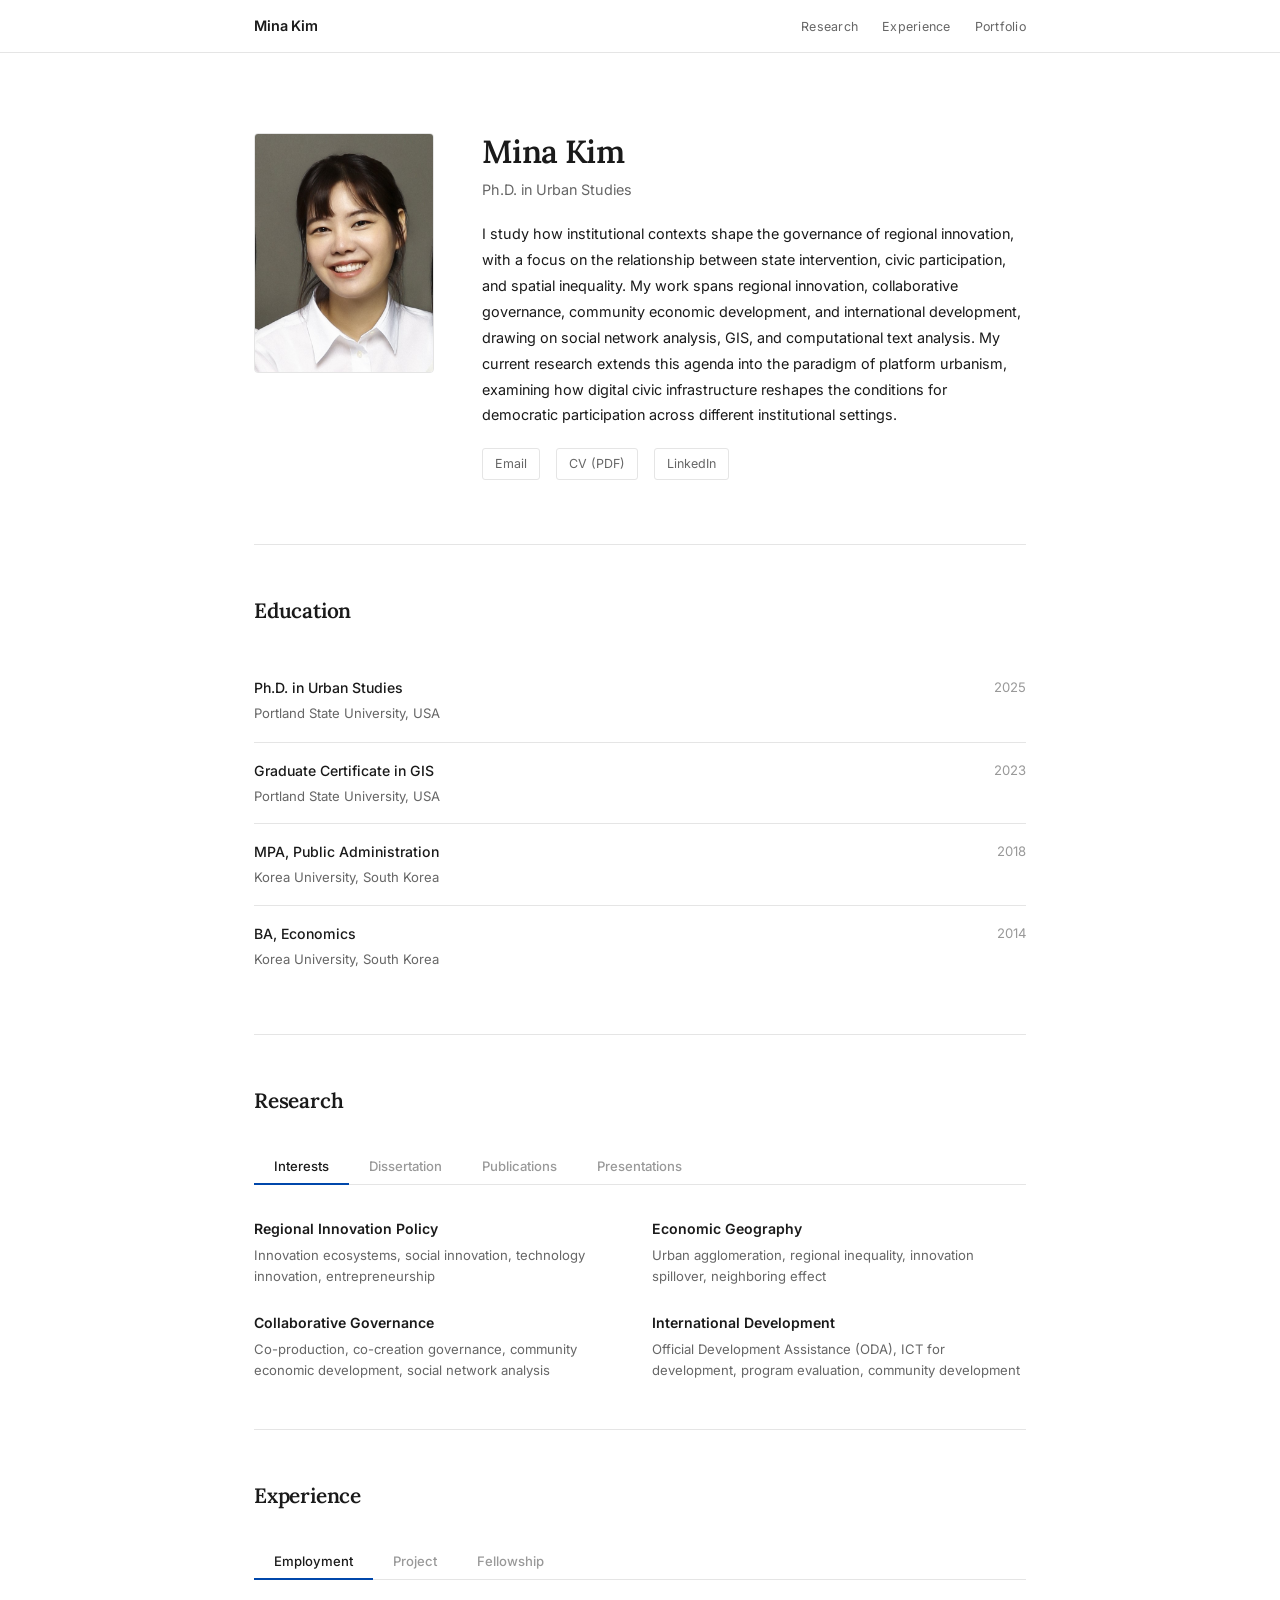
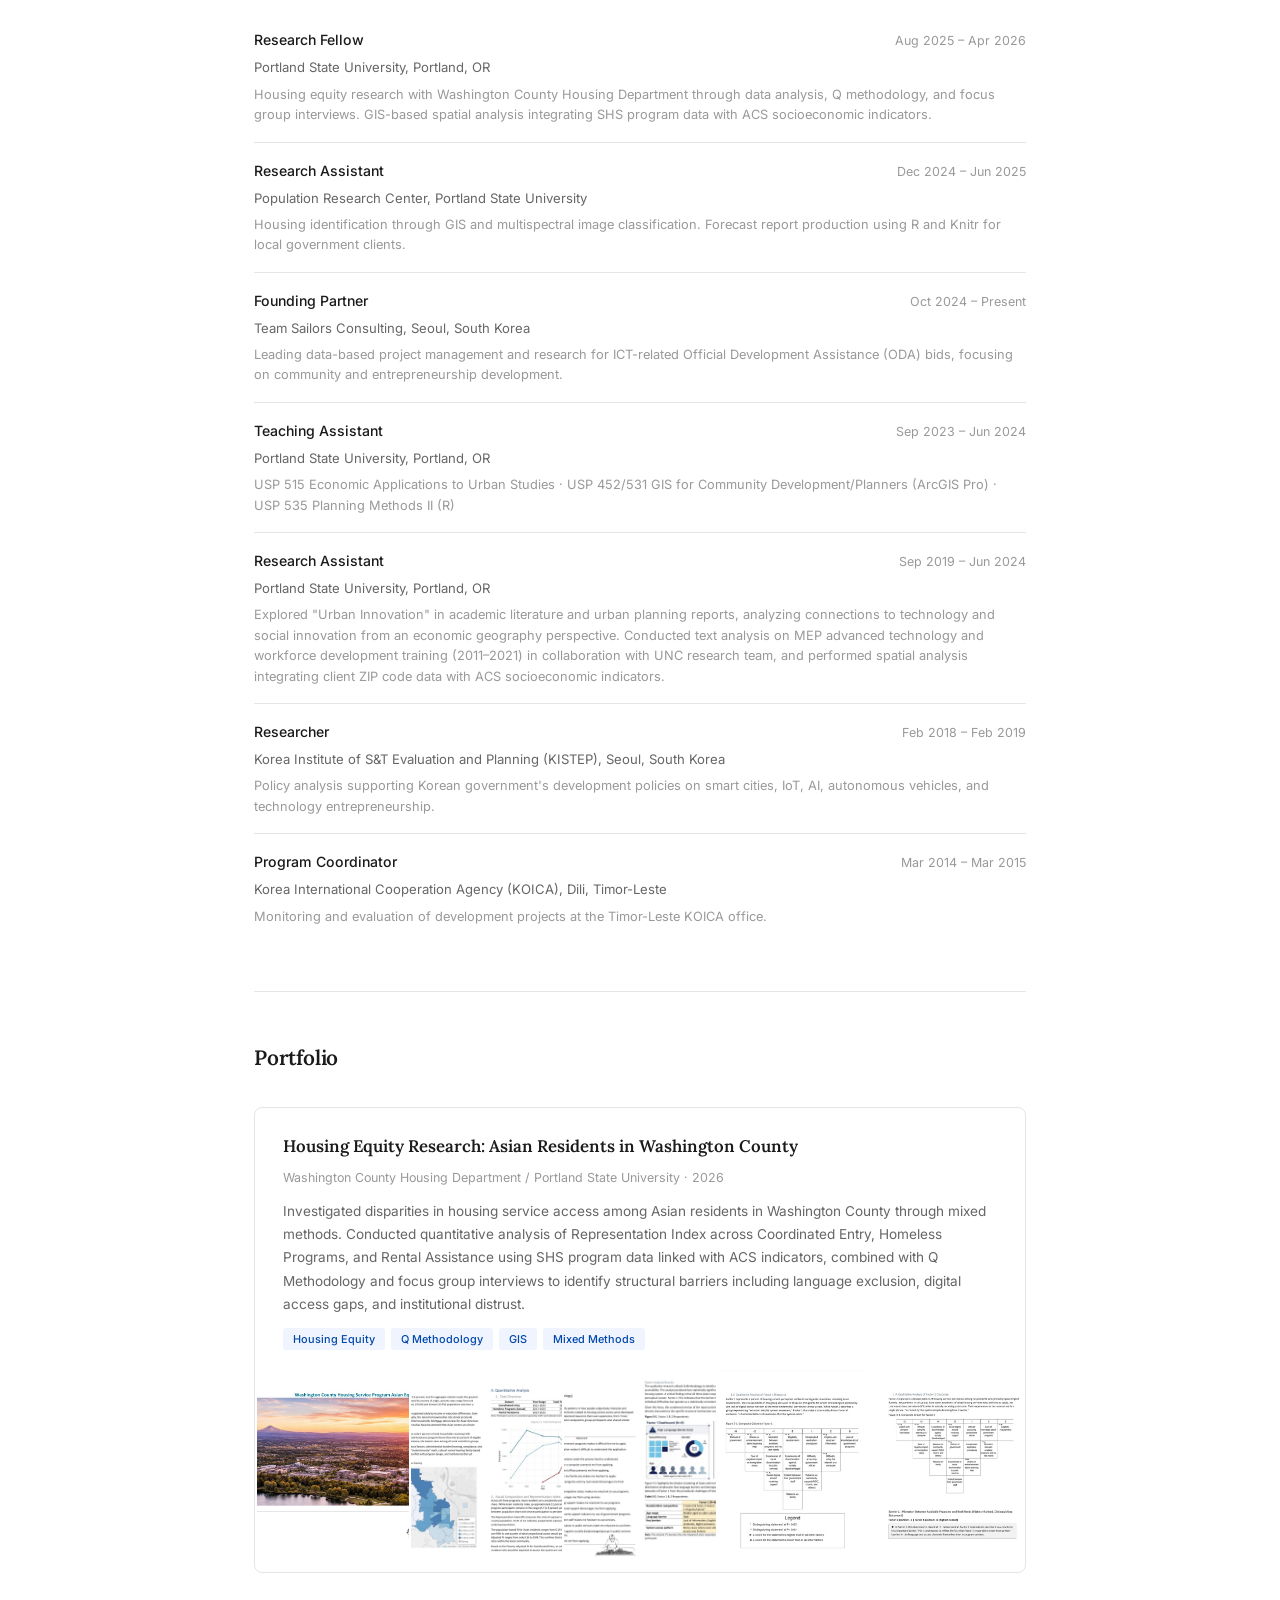
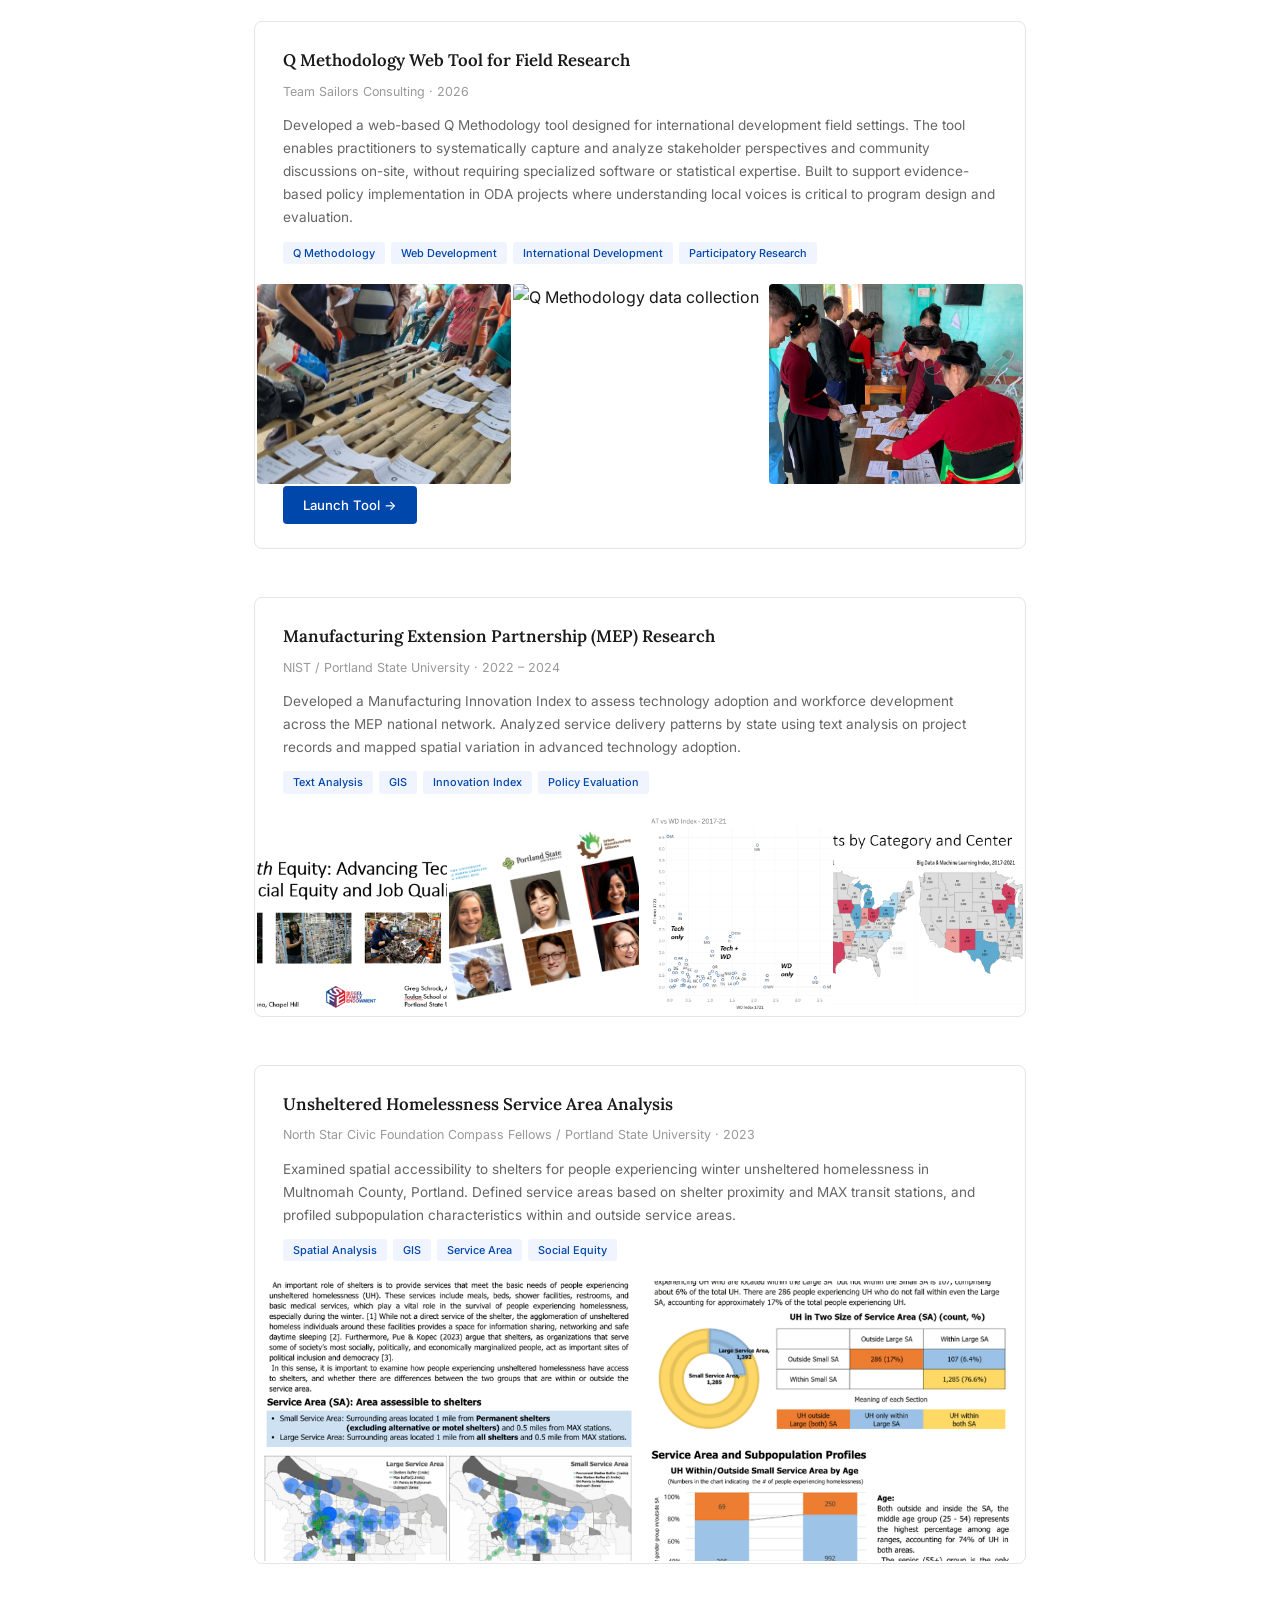
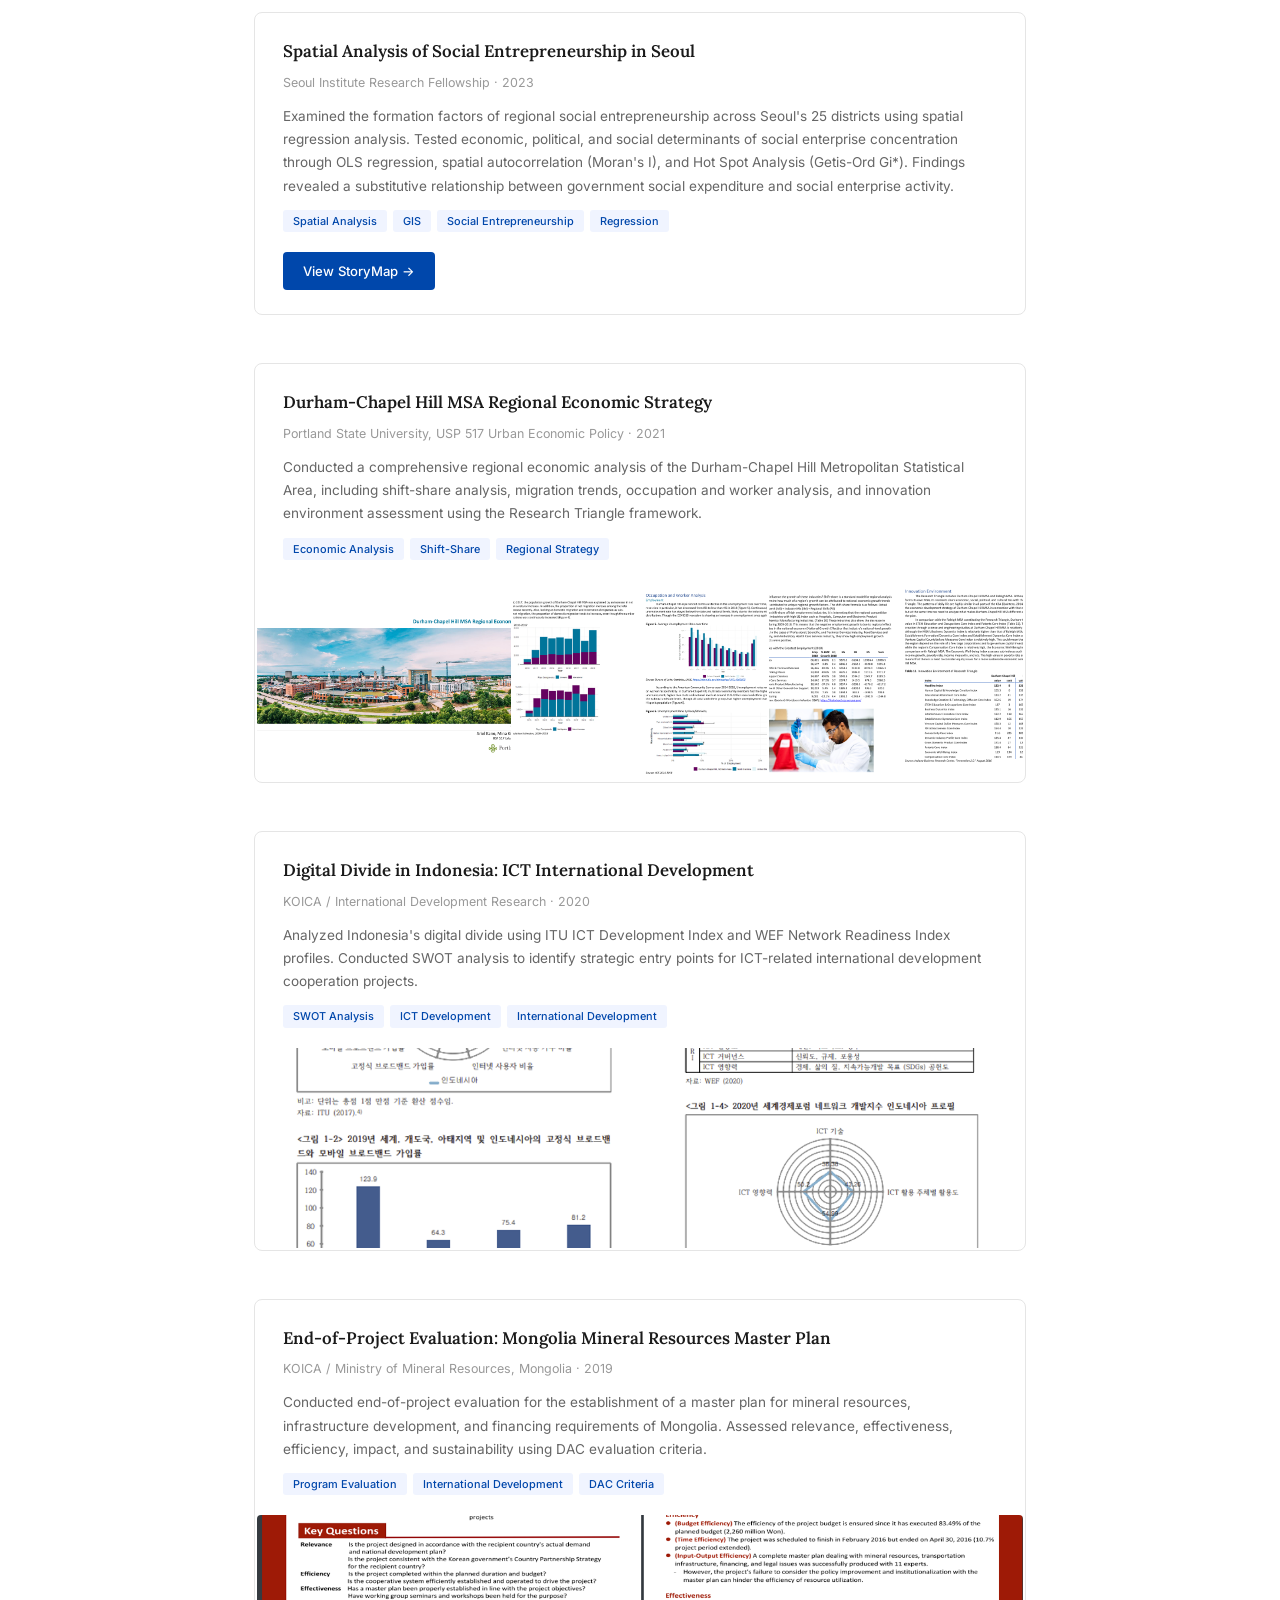
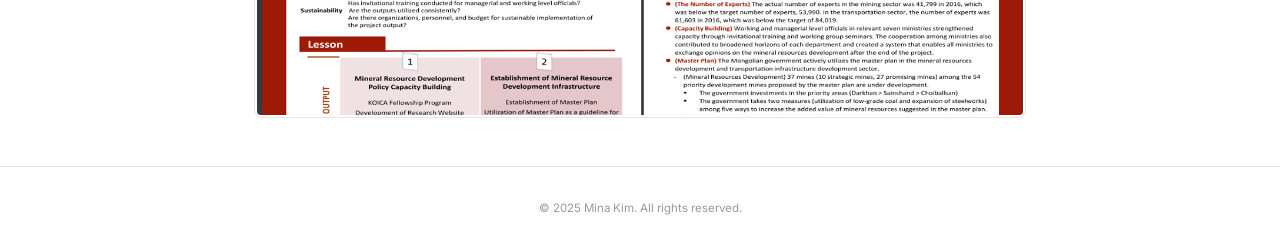
==== index.html @ dd40fb7d "Move Washington County portfolio to top, update year to 2026 Co-Authored-By: Claude Opus 4.6 <norepl" ====
<!DOCTYPE html>
<html lang="en">
<head>
  <meta charset="UTF-8">
  <meta name="viewport" content="width=device-width, initial-scale=1.0">
  <title>Mina Kim | Urban Studies & Regional Innovation</title>
  <meta name="google-site-verification" content="oQv2-NgekX0PYSwwKln6NvmxLneOdN3bIfiz47O5PSw" />
  <meta name="description" content="Mina Kim - Ph.D. in Urban Studies, Portland State University. Research on regional innovation policy, economic geography, and network governance.">
  <style>
    @import url('https://fonts.googleapis.com/css2?family=Inter:wght@300;400;500;600;700&family=Lora:ital,wght@0,400;0,600;1,400&display=swap');

    *, *::before, *::after { margin: 0; padding: 0; box-sizing: border-box; }
    html { scroll-behavior: smooth; }
    body {
      font-family: 'Inter', -apple-system, sans-serif;
      color: #1a1a1a;
      line-height: 1.7;
      background: #fff;
      -webkit-font-smoothing: antialiased;
    }
    a { color: #0047AB; text-decoration: none; }
    a:hover { text-decoration: underline; }
    ::selection { background: #0047AB; color: #fff; }

    :root {
      --blue: #0047AB;
      --black: #1a1a1a;
      --gray: #666;
      --light-gray: #999;
      --border: #e5e5e5;
      --bg: #fafafa;
    }

    /* ===== Layout ===== */
    .page { max-width: 820px; margin: 0 auto; padding: 0 24px; }

    /* ===== Nav ===== */
    nav {
      position: sticky; top: 0; z-index: 100;
      background: rgba(255,255,255,0.95); backdrop-filter: blur(12px);
      border-bottom: 1px solid var(--border);
    }
    .nav-inner {
      max-width: 820px; margin: 0 auto; padding: 0 24px;
      display: flex; align-items: center; justify-content: space-between;
      height: 52px;
    }
    .nav-name {
      font-size: 0.9rem; font-weight: 600; color: var(--black);
      letter-spacing: -0.01em;
    }
    .nav-links { display: flex; gap: 24px; list-style: none; }
    .nav-links a {
      font-size: 0.78rem; color: var(--gray); font-weight: 400;
      letter-spacing: 0.02em; text-decoration: none;
      transition: color 0.2s;
    }
    .nav-links a:hover { color: var(--black); text-decoration: none; }
    .nav-toggle { display: none; background: none; border: none; cursor: pointer; padding: 6px; }
    .nav-toggle span { display: block; width: 18px; height: 1.5px; background: var(--black); margin: 4px 0; }

    /* ===== Hero / About ===== */
    .hero {
      padding: 80px 0 64px;
      display: grid; grid-template-columns: 180px 1fr; gap: 48px;
      align-items: start;
    }
    .hero-photo {
      width: 180px; height: 240px; border-radius: 4px;
      background: var(--bg); border: 1px solid var(--border);
      display: flex; align-items: center; justify-content: center;
      overflow: hidden;
    }
    .hero-photo img { width: 100%; height: 100%; object-fit: cover; }
    .hero-photo svg { width: 48px; height: 48px; color: #ccc; }
    .hero-info h1 {
      font-family: 'Lora', serif;
      font-size: 2rem; font-weight: 600; letter-spacing: -0.02em;
      margin-bottom: 8px; line-height: 1.2;
    }
    .hero-affiliation {
      font-size: 0.9rem; color: var(--gray); margin-bottom: 20px;
      line-height: 1.5;
    }
    .hero-bio {
      font-size: 0.9rem; color: var(--black); line-height: 1.8;
      margin-bottom: 20px;
    }
    .hero-links {
      display: flex; gap: 16px; flex-wrap: wrap;
    }
    .hero-links a {
      font-size: 0.78rem; color: var(--gray); border: 1px solid var(--border);
      padding: 4px 12px; border-radius: 3px; transition: all 0.2s;
      text-decoration: none;
    }
    .hero-links a:hover {
      color: var(--black); border-color: var(--black);
      text-decoration: none;
    }

    /* ===== Section ===== */
    section { padding: 48px 0; border-top: 1px solid var(--border); }
    .sec-title {
      font-family: 'Lora', serif;
      font-size: 1.3rem; font-weight: 600; letter-spacing: -0.01em;
      margin-bottom: 32px; color: var(--black);
    }

    /* ===== Research Interests ===== */
    .research-grid {
      display: grid; grid-template-columns: 1fr 1fr; gap: 24px;
    }
    .research-item h4 {
      font-size: 0.88rem; font-weight: 600; margin-bottom: 4px;
    }
    .research-item p {
      font-size: 0.82rem; color: var(--gray); line-height: 1.6;
    }

    /* ===== Research Tabs ===== */
    .research-tabs {
      display: flex; gap: 0; margin-bottom: 32px;
      border-bottom: 1px solid var(--border);
    }
    .research-tab {
      background: none; border: none; cursor: pointer;
      font-family: 'Inter', sans-serif;
      font-size: 0.82rem; font-weight: 500; color: var(--light-gray);
      padding: 8px 20px 10px; position: relative;
      transition: color 0.2s;
    }
    .research-tab:hover { color: var(--black); }
    .research-tab.active {
      color: var(--black);
    }
    .research-tab.active::after {
      content: ''; position: absolute;
      bottom: -1px; left: 0; right: 0;
      height: 2px; background: var(--blue);
    }
    .research-panel { display: none; }
    .research-panel.active { display: block; }

    /* ===== Dissertation Card ===== */
    .dissertation-card {
      border: 1px solid var(--border); border-radius: 6px;
      padding: 32px; background: var(--bg);
    }
    .diss-header h3 {
      font-family: 'Lora', serif;
      font-size: 1.1rem; font-weight: 600; color: var(--black);
      margin-bottom: 6px;
    }
    .diss-subtitle {
      font-size: 0.82rem; color: var(--gray); margin-bottom: 20px;
    }
    .diss-abstract {
      font-size: 0.88rem; color: var(--black); line-height: 1.8;
      margin-bottom: 20px;
    }
    .diss-keywords {
      display: flex; gap: 8px; flex-wrap: wrap; margin-bottom: 24px;
    }
    .diss-keywords span {
      font-size: 0.72rem; color: var(--gray);
      border: 1px solid var(--border); padding: 3px 10px;
      border-radius: 3px;
    }
    .diss-link {
      display: inline-block; font-size: 0.85rem; font-weight: 500;
      color: #fff; background: var(--blue);
      padding: 10px 24px; border-radius: 4px;
      transition: background 0.2s; text-decoration: none;
    }
    .diss-link:hover {
      background: #003488; text-decoration: none;
    }

    /* ===== Publications ===== */
    .pub-category {
      font-size: 0.72rem; font-weight: 600; color: var(--blue);
      letter-spacing: 0.08em; text-transform: uppercase;
      margin-bottom: 16px; margin-top: 32px;
    }
    .pub-category:first-of-type { margin-top: 0; }
    .pub-item {
      padding: 14px 0;
      border-bottom: 1px solid var(--border);
    }
    .pub-item:last-child { border-bottom: none; }
    .pub-title {
      font-size: 0.88rem; font-weight: 400; color: var(--black);
      line-height: 1.6; margin-bottom: 4px;
    }
    .pub-title em { font-family: 'Lora', serif; }
    .pub-venue {
      font-size: 0.78rem; color: var(--light-gray); font-style: italic;
    }
    .pub-status {
      display: inline-block; font-size: 0.68rem; font-weight: 500;
      padding: 2px 8px; border-radius: 3px; margin-left: 8px;
      vertical-align: middle;
    }
    .status-review { background: #fff3e0; color: #e65100; }
    .status-rr { background: #e8f5e9; color: #2e7d32; }
    .status-wp { background: #f5f5f5; color: #888; }

    /* ===== Education ===== */
    .edu-item {
      padding: 16px 0;
      border-bottom: 1px solid var(--border);
      display: grid; grid-template-columns: 1fr auto; gap: 16px;
    }
    .edu-item:last-child { border-bottom: none; }
    .edu-degree {
      font-size: 0.88rem; font-weight: 500; color: var(--black);
      margin-bottom: 2px;
    }
    .edu-school {
      font-size: 0.82rem; color: var(--gray);
    }
    .edu-field {
      font-size: 0.78rem; color: var(--light-gray); margin-top: 2px;
    }
    .edu-year {
      font-size: 0.82rem; color: var(--light-gray); white-space: nowrap;
      text-align: right;
    }

    /* ===== Experience ===== */
    .exp-item {
      padding: 16px 0;
      border-bottom: 1px solid var(--border);
    }
    .exp-item:last-child { border-bottom: none; }
    .exp-header {
      display: flex; justify-content: space-between; align-items: baseline;
      margin-bottom: 4px; gap: 16px;
    }
    .exp-role { font-size: 0.88rem; font-weight: 500; color: var(--black); }
    .exp-date { font-size: 0.78rem; color: var(--light-gray); white-space: nowrap; }
    .exp-org { font-size: 0.82rem; color: var(--gray); margin-bottom: 6px; }
    .exp-desc {
      font-size: 0.8rem; color: var(--light-gray); line-height: 1.6;
    }

    /* ===== Teaching ===== */
    .teach-item {
      padding: 12px 0;
      border-bottom: 1px solid var(--border);
      display: grid; grid-template-columns: 1fr auto; gap: 16px;
    }
    .teach-item:last-child { border-bottom: none; }
    .teach-name { font-size: 0.85rem; color: var(--black); }
    .teach-tool { font-size: 0.75rem; color: var(--light-gray); }

    /* ===== Presentations ===== */
    .pres-item {
      padding: 10px 0;
      border-bottom: 1px solid var(--border);
      display: grid; grid-template-columns: 1fr auto; gap: 16px;
    }
    .pres-item:last-child { border-bottom: none; }
    .pres-title { font-size: 0.85rem; color: var(--black); line-height: 1.5; }
    .pres-venue { font-size: 0.75rem; color: var(--light-gray); }
    .pres-year { font-size: 0.78rem; color: var(--light-gray); white-space: nowrap; }

    /* ===== Awards ===== */
    .award-item {
      padding: 10px 0;
      border-bottom: 1px solid var(--border);
      display: grid; grid-template-columns: 1fr auto; gap: 16px;
    }
    .award-item:last-child { border-bottom: none; }
    .award-name { font-size: 0.85rem; color: var(--black); }
    .award-org { font-size: 0.75rem; color: var(--light-gray); }
    .award-year { font-size: 0.78rem; color: var(--light-gray); }

    /* ===== Skills ===== */
    .skills-grid {
      display: grid; grid-template-columns: 120px 1fr; gap: 12px 24px;
    }
    .skill-label {
      font-size: 0.78rem; font-weight: 600; color: var(--black);
      padding: 6px 0;
    }
    .skill-value {
      font-size: 0.82rem; color: var(--gray); padding: 6px 0;
      border-bottom: 1px solid var(--border);
    }

    /* ===== Contact ===== */
    .contact-grid {
      display: grid; grid-template-columns: 1fr 1fr; gap: 32px;
    }
    .contact-item-label {
      font-size: 0.72rem; font-weight: 600; color: var(--light-gray);
      letter-spacing: 0.08em; text-transform: uppercase; margin-bottom: 4px;
    }
    .contact-item-value {
      font-size: 0.88rem; color: var(--black);
    }

    /* ===== Experience Tabs ===== */
    .exp-tabs {
      display: flex; gap: 0; margin-bottom: 32px;
      border-bottom: 1px solid var(--border);
    }
    .exp-tab {
      background: none; border: none; cursor: pointer;
      font-family: 'Inter', sans-serif;
      font-size: 0.82rem; font-weight: 500; color: var(--light-gray);
      padding: 8px 20px 10px; position: relative;
      transition: color 0.2s;
    }
    .exp-tab:hover { color: var(--black); }
    .exp-tab.active { color: var(--black); }
    .exp-tab.active::after {
      content: ''; position: absolute;
      bottom: -1px; left: 0; right: 0;
      height: 2px; background: var(--blue);
    }
    .exp-panel { display: none; }
    .exp-panel.active { display: block; }

    /* ===== Portfolio ===== */
    .portfolio-grid {
      display: flex; flex-direction: column; gap: 48px;
    }
    .portfolio-card {
      border: 1px solid var(--border); border-radius: 8px;
      overflow: hidden; background: #fff;
    }
    .portfolio-card-header {
      padding: 24px 28px 20px;
    }
    .portfolio-card-header h3 {
      font-family: 'Lora', serif;
      font-size: 1.05rem; font-weight: 600; color: var(--black);
      margin-bottom: 6px;
    }
    .portfolio-meta {
      font-size: 0.78rem; color: var(--light-gray); margin-bottom: 12px;
    }
    .portfolio-desc {
      font-size: 0.85rem; color: var(--gray); line-height: 1.7;
    }
    .portfolio-tags {
      display: flex; gap: 6px; flex-wrap: wrap; margin-top: 12px;
    }
    .portfolio-tags span {
      font-size: 0.68rem; color: var(--blue); background: #f0f4ff;
      padding: 2px 10px; border-radius: 3px; font-weight: 500;
    }
    .portfolio-images {
      display: grid; gap: 2px; padding: 0 2px 2px;
    }
    .portfolio-images.cols-2 { grid-template-columns: 1fr 1fr; }
    .portfolio-images.cols-3 { grid-template-columns: 1fr 1fr 1fr; }
    .portfolio-images.cols-4 { grid-template-columns: 1fr 1fr 1fr 1fr; }
    .portfolio-images.cols-5 { grid-template-columns: repeat(5, 1fr); }
    .portfolio-images.cols-6 { grid-template-columns: repeat(6, 1fr); }
    .portfolio-images img {
      width: 100%; height: 200px; object-fit: cover; display: block;
      cursor: pointer; transition: opacity 0.2s;
      border-radius: 4px;
    }
    .portfolio-images img:hover { opacity: 0.85; }
    .portfolio-images img.tall { height: 280px; }

    /* Lightbox */
    .lightbox {
      display: none; position: fixed; inset: 0; z-index: 200;
      background: rgba(0,0,0,0.9); align-items: center; justify-content: center;
      cursor: zoom-out;
    }
    .lightbox.open { display: flex; }
    .lightbox img {
      max-width: 80vw; max-height: 90vh; object-fit: contain;
      border-radius: 4px;
    }
    .lightbox-arrow {
      position: absolute; top: 50%; transform: translateY(-50%);
      background: rgba(255,255,255,0.15); border: none; color: #fff;
      font-size: 2rem; width: 48px; height: 48px; border-radius: 50%;
      cursor: pointer; display: flex; align-items: center; justify-content: center;
      transition: background 0.2s;
    }
    .lightbox-arrow:hover { background: rgba(255,255,255,0.3); }
    .lightbox-arrow.prev { left: 20px; }
    .lightbox-arrow.next { right: 20px; }

    @media (max-width: 640px) {
      .portfolio-images.cols-3,
      .portfolio-images.cols-4 { grid-template-columns: 1fr 1fr; }
      .portfolio-images img { height: 140px; }
      .portfolio-images img.tall { height: 200px; }
    }

    /* ===== Footer ===== */
    footer {
      border-top: 1px solid var(--border);
      padding: 32px 0;
      text-align: center;
    }
    footer p { font-size: 0.72rem; color: var(--light-gray); }

    /* ===== Responsive ===== */
    @media (max-width: 640px) {
      .hero { grid-template-columns: 1fr; gap: 24px; justify-items: center; text-align: center; }
      .hero-links { justify-content: center; }
      .nav-links { display: none; }
      .nav-links.open {
        display: flex; flex-direction: column; position: absolute;
        top: 52px; left: 0; right: 0; background: #fff;
        padding: 16px 24px; gap: 12px;
        border-bottom: 1px solid var(--border);
      }
      .nav-toggle { display: block; }
      .research-grid { grid-template-columns: 1fr; }
      .edu-item { grid-template-columns: 1fr; }
      .edu-year { text-align: left; }
      .exp-header { flex-direction: column; gap: 2px; }
      .teach-item { grid-template-columns: 1fr; }
      .pres-item { grid-template-columns: 1fr; }
      .award-item { grid-template-columns: 1fr; }
      .contact-grid { grid-template-columns: 1fr; }
    }
  </style>
</head>
<body>

<!-- Nav -->
<nav>
  <div class="nav-inner">
    <a href="#" class="nav-name" style="text-decoration:none;">Mina Kim</a>
    <ul class="nav-links" id="navLinks">
      <li><a href="#research">Research</a></li>
      <li><a href="#experience">Experience</a></li>
      <li><a href="#portfolio">Portfolio</a></li>
    </ul>
    <button class="nav-toggle" id="navToggle" aria-label="Menu">
      <span></span><span></span><span></span>
    </button>
  </div>
</nav>

<div class="page">

<!-- Hero / About -->
<section class="hero" id="about" style="border-top: none;">
  <div class="hero-photo">
    <img src="assets/profile.jpg" alt="Mina Kim">
  </div>
  <div class="hero-info">
    <h1>Mina Kim</h1>
    <div class="hero-affiliation">
      Ph.D. in Urban Studies
    </div>
    <p class="hero-bio">
      I study how institutional contexts shape the governance of regional innovation, with a focus on the relationship between state intervention, civic participation, and spatial inequality. My work spans regional innovation, collaborative governance, community economic development, and international development, drawing on social network analysis, GIS, and computational text analysis. My current research extends this agenda into the paradigm of platform urbanism, examining how digital civic infrastructure reshapes the conditions for democratic participation across different institutional settings.
    </p>
    <div class="hero-links">
      <a href="mailto:daryk1002@gmail.com">Email</a>
      <a href="#">CV (PDF)</a>
      <a href="https://www.linkedin.com/in/mina-kim-urbanphd" target="_blank">LinkedIn</a>
    </div>
  </div>
</section>

<!-- Education -->
<section id="education">
  <h2 class="sec-title">Education</h2>
  <div class="edu-item">
    <div>
      <div class="edu-degree">Ph.D. in Urban Studies</div>
      <div class="edu-school">Portland State University, USA</div>
      <div class="edu-field"></div>
    </div>
    <div class="edu-year">2025</div>
  </div>
  <div class="edu-item">
    <div>
      <div class="edu-degree">Graduate Certificate in GIS</div>
      <div class="edu-school">Portland State University, USA</div>
    </div>
    <div class="edu-year">2023</div>
  </div>
  <div class="edu-item">
    <div>
      <div class="edu-degree">MPA, Public Administration</div>
      <div class="edu-school">Korea University, South Korea</div>
    </div>
    <div class="edu-year">2018</div>
  </div>
  <div class="edu-item">
    <div>
      <div class="edu-degree">BA, Economics</div>
      <div class="edu-school">Korea University, South Korea</div>
    </div>
    <div class="edu-year">2014</div>
  </div>
</section>

<!-- Research -->
<section id="research">
  <h2 class="sec-title">Research</h2>

  <div class="research-tabs">
    <button class="research-tab active" data-tab="interests">Interests</button>
    <button class="research-tab" data-tab="dissertation">Dissertation</button>
    <button class="research-tab" data-tab="publications">Publications</button>
    <button class="research-tab" data-tab="presentations">Presentations</button>
  </div>

  <div class="research-panel active" id="panel-interests">
    <div class="research-grid">
      <div class="research-item">
        <h4>Regional Innovation Policy</h4>
        <p>Innovation ecosystems, social innovation, technology innovation, entrepreneurship</p>
      </div>
      <div class="research-item">
        <h4>Economic Geography</h4>
        <p>Urban agglomeration, regional inequality, innovation spillover, neighboring effect</p>
      </div>
      <div class="research-item">
        <h4>Collaborative Governance</h4>
        <p>Co-production, co-creation governance, community economic development, social network analysis</p>
      </div>
      <div class="research-item">
        <h4>International Development</h4>
        <p>Official Development Assistance (ODA), ICT for development, program evaluation, community development</p>
      </div>
    </div>
  </div>

  <div class="research-panel" id="panel-publications">
    <div class="pub-category">Under Review / Revise & Resubmit</div>

    <div class="pub-item">
      <div class="pub-title">
        <strong>M. Kim</strong>, "State-Enabled Generativity: Managing Structural Tensions and Network Evolution in Co-creation Governance"
        <span class="pub-status status-review">Under Review</span>
      </div>
    </div>

    <div class="pub-item">
      <div class="pub-title">
        <strong>M. Kim</strong> & G. Schrock, "Networks, Diversity, and Survival in a Social Innovation Cluster: Evidence from a Government-Led Urban Agglomeration"
        <span class="pub-status status-rr">R&R</span>
      </div>
    </div>

    <div class="pub-item">
      <div class="pub-title">
        <strong>M. Kim</strong> & NH. Ki, "Institutional Infrastructure and Co-production in Privatized Governance"
        <span class="pub-status status-review">Under Review</span>
      </div>
      <a href="https://mina-kim-urbanphd.github.io/co-production-storymap/" class="diss-link" target="_blank" style="margin-top:6px;">
        Explore the Storymap →
      </a>
    </div>

    <div class="pub-item">
      <div class="pub-title">
        <strong>M. Kim</strong>, H. Chang, & Y. Kim, "What Justice Underlies Flood Policy? Institutional Embeddedness of Expert Belief Systems across Six Cities in the US and East Asia"
        <span class="pub-status status-review">Under Review</span>
      </div>
    </div>

    <div class="pub-category">Working Papers</div>

    <div class="pub-item">
      <div class="pub-title">
        <strong>M. Kim</strong> & G. Schrock, "Spatial Disparities in Innovation Capability: An AI-Driven Analysis of U.S. Manufacturing Extension Partnership (MEP)"
        <span class="pub-status status-wp">Working Paper</span>
      </div>
    </div>

    <div class="pub-category">Published</div>

    <div class="pub-item">
      <div class="pub-title">
        S. Lee, YJ. Ock, <strong>M. Kim</strong>, and G. Schrock, "The Regional Uneven Development and the State Intervention to Reshape the Spatial Hierarchy"
      </div>
      <div class="pub-venue">International Journal of Regional Development, 8(2), 2021</div>
    </div>
  </div>

  <div class="research-panel" id="panel-dissertation">
    <div class="dissertation-card">
      <div class="diss-header">
        <h3>Agglomeration Economies in Social Economy Clusters</h3>
        <p class="diss-subtitle">Networks and Agglomeration Dynamics in a State-Led Social Innovation Cluster</p>
      </div>
      <p class="diss-abstract">
        How does government intervention shape network structure and the dynamics that flow through it?
        This dissertation examines Seoul Innovation Park, a 100,000 m² social innovation cluster where
        approximately 600 social economy organizations formed partnerships from 2015 to 2020. Through
        social network analysis, survival modeling, and in-depth interviews, it investigates three dimensions:
        the evolution of governance networks, the relationship between network diversity and organizational
        survival, and the agglomeration mechanisms of matching, sharing, and learning.
      </p>
      <div class="diss-keywords">
        <span>Social Innovation</span>
        <span>Collaborative Governance</span>
        <span>Agglomeration Economies</span>
        <span>Organizational Survival</span>
      </div>
      <a href="https://mina-kim-urbanphd.github.io/si-park-network-webmap/" class="diss-link" target="_blank">
        Explore the Storymap →
      </a>
    </div>
  </div>
  <div class="research-panel" id="panel-presentations">
    <div class="pres-item">
      <div>
        <div class="pres-title">"Hybrid Platform Territory and Innovative Citizenship"</div>
        <div class="pres-venue">American Association of Geographers</div>
      </div>
      <div class="pres-year">2026</div>
    </div>
    <div class="pres-item">
      <div>
        <div class="pres-title">"Network Diversity and Organizational Survival in Seoul Innovation Park"</div>
        <div class="pres-venue">Association of Collegiate Schools of Planning</div>
      </div>
      <div class="pres-year">2025</div>
    </div>
    <div class="pres-item">
      <div>
        <div class="pres-title">"Centering Work: Manufacturing Extension as a Workforce Intermediary"</div>
        <div class="pres-venue">Association of Collegiate Schools of Planning</div>
      </div>
      <div class="pres-year">2023</div>
    </div>
    <div class="pres-item">
      <div>
        <div class="pres-title">"Regional Collaborative Network Capacity for Co-production: The Role of University"</div>
        <div class="pres-venue">Urban Affairs Association</div>
      </div>
      <div class="pres-year">2023</div>
    </div>
    <div class="pres-item">
      <div>
        <div class="pres-title">"The Multi-layer Role of Government in Social Innovation Network"</div>
        <div class="pres-venue">Association of Collegiate Schools of Planning</div>
      </div>
      <div class="pres-year">2021</div>
    </div>
  </div>

</section>

<!-- Experience -->
<section id="experience">
  <h2 class="sec-title">Experience</h2>
  <div class="exp-tabs">
    <button class="exp-tab active" data-tab="employment">Employment</button>
    <button class="exp-tab" data-tab="project">Project</button>
    <button class="exp-tab" data-tab="fellowship">Fellowship</button>
  </div>

  <div id="exp-employment" class="exp-panel active">
    <div class="exp-item">
      <div class="exp-header">
        <span class="exp-role">Research Fellow</span>
        <span class="exp-date">Aug 2025 – Apr 2026</span>
      </div>
      <div class="exp-org">Portland State University, Portland, OR</div>
      <div class="exp-desc">Housing equity research with Washington County Housing Department through data analysis, Q methodology, and focus group interviews. GIS-based spatial analysis integrating SHS program data with ACS socioeconomic indicators.</div>
    </div>
    <div class="exp-item">
      <div class="exp-header">
        <span class="exp-role">Research Assistant</span>
        <span class="exp-date">Dec 2024 – Jun 2025</span>
      </div>
      <div class="exp-org">Population Research Center, Portland State University</div>
      <div class="exp-desc">Housing identification through GIS and multispectral image classification. Forecast report production using R and Knitr for local government clients.</div>
    </div>
    <div class="exp-item">
      <div class="exp-header">
        <span class="exp-role">Founding Partner</span>
        <span class="exp-date">Oct 2024 – Present</span>
      </div>
      <div class="exp-org">Team Sailors Consulting, Seoul, South Korea</div>
      <div class="exp-desc">Leading data-based project management and research for ICT-related Official Development Assistance (ODA) bids, focusing on community and entrepreneurship development.</div>
    </div>
    <div class="exp-item">
      <div class="exp-header">
        <span class="exp-role">Teaching Assistant</span>
        <span class="exp-date">Sep 2023 – Jun 2024</span>
      </div>
      <div class="exp-org">Portland State University, Portland, OR</div>
      <div class="exp-desc">USP 515 Economic Applications to Urban Studies · USP 452/531 GIS for Community Development/Planners (ArcGIS Pro) · USP 535 Planning Methods II (R)</div>
    </div>
    <div class="exp-item">
      <div class="exp-header">
        <span class="exp-role">Research Assistant</span>
        <span class="exp-date">Sep 2019 – Jun 2024</span>
      </div>
      <div class="exp-org">Portland State University, Portland, OR</div>
      <div class="exp-desc">Explored "Urban Innovation" in academic literature and urban planning reports, analyzing connections to technology and social innovation from an economic geography perspective. Conducted text analysis on MEP advanced technology and workforce development training (2011–2021) in collaboration with UNC research team, and performed spatial analysis integrating client ZIP code data with ACS socioeconomic indicators.</div>
    </div>
    <div class="exp-item">
      <div class="exp-header">
        <span class="exp-role">Researcher</span>
        <span class="exp-date">Feb 2018 – Feb 2019</span>
      </div>
      <div class="exp-org">Korea Institute of S&amp;T Evaluation and Planning (KISTEP), Seoul, South Korea</div>
      <div class="exp-desc">Policy analysis supporting Korean government's development policies on smart cities, IoT, AI, autonomous vehicles, and technology entrepreneurship.</div>
    </div>
    <div class="exp-item">
      <div class="exp-header">
        <span class="exp-role">Program Coordinator</span>
        <span class="exp-date">Mar 2014 – Mar 2015</span>
      </div>
      <div class="exp-org">Korea International Cooperation Agency (KOICA), Dili, Timor-Leste</div>
      <div class="exp-desc">Monitoring and evaluation of development projects at the Timor-Leste KOICA office.</div>
    </div>
  </div>

  <div id="exp-project" class="exp-panel">
    <div class="exp-item">
      <div class="exp-header">
        <span class="exp-role">Consultant</span>
        <span class="exp-date">Sep 2025 – Present</span>
      </div>
      <div class="exp-org">Seoul Metropolitan Government, Seoul, South Korea</div>
      <div class="exp-desc">Data analysis and interviews to support consulting on Seoul Metropolitan Government's e-government ODA strategies toward Asia.</div>
    </div>
    <div class="exp-item">
      <div class="exp-header">
        <span class="exp-role">Performance Management Specialist</span>
        <span class="exp-date">Jan 2025</span>
      </div>
      <div class="exp-org">Korea International Cooperation Agency (KOICA), Bangladesh</div>
      <div class="exp-desc">Preliminary research and co-authored Project Document (PD) for "Innovative Rural Community Development Project in Bangladesh."</div>
    </div>
    <div class="exp-item">
      <div class="exp-header">
        <span class="exp-role">Performance Management Specialist</span>
        <span class="exp-date">Dec 2024</span>
      </div>
      <div class="exp-org">Korea International Cooperation Agency (KOICA), Colda, Senegal</div>
      <div class="exp-desc">Preliminary research and co-authored Project Document (PD) for "Innovative Rural Community Development Project in Senegal."</div>
    </div>
    <div class="exp-item">
      <div class="exp-header">
        <span class="exp-role">Performance Management Specialist</span>
        <span class="exp-date">Nov 2024</span>
      </div>
      <div class="exp-org">Korea International Cooperation Agency (KOICA), Ha Giang, Vietnam</div>
      <div class="exp-desc">Preliminary research and co-authored Project Document (PD) for "Innovative Rural Community Development Project in Vietnam."</div>
    </div>
    <div class="exp-item">
      <div class="exp-header">
        <span class="exp-role">Performance Management Specialist</span>
        <span class="exp-date">Aug 2024</span>
      </div>
      <div class="exp-org">Korea International Cooperation Agency (KOICA), Mozambique</div>
      <div class="exp-desc">Co-authored Project Concept Paper (PCP) for "e-Government Capacity Building through Establishment of a Digital Training Center in Mozambique."</div>
    </div>
    <div class="exp-item">
      <div class="exp-header">
        <span class="exp-role">Researcher</span>
        <span class="exp-date">Sep 2020</span>
      </div>
      <div class="exp-org">Korea International Cooperation Agency (KOICA), Indonesia</div>
      <div class="exp-desc">Research on "Digital divide in Indonesia and ICT international development projects" using GIS-based digital capacity assessment.</div>
    </div>
    <div class="exp-item">
      <div class="exp-header">
        <span class="exp-role">Performance Management Specialist</span>
        <span class="exp-date">Jul 2019</span>
      </div>
      <div class="exp-org">Korea International Cooperation Agency (KOICA), Quirino, Philippines</div>
      <div class="exp-desc">End-of-Project Evaluation of Integrated Agricultural Development Project in Quirino, Philippines.</div>
    </div>
    <div class="exp-item">
      <div class="exp-header">
        <span class="exp-role">Evaluation Assistant</span>
        <span class="exp-date">Jun 2019</span>
      </div>
      <div class="exp-org">Korea International Cooperation Agency (KOICA), Mongolia</div>
      <div class="exp-desc">End-of-Project Evaluation of the Project for Establishment of a Master Plan for Mineral Resources, Infrastructure Development, and Financing Requirements of Mongolia.</div>
    </div>
  </div>

  <div id="exp-fellowship" class="exp-panel">
    <div class="exp-item">
      <div class="exp-header">
        <span class="exp-role">Seoul Metropolitan Research Fellowship</span>
        <span class="exp-date">2023</span>
      </div>
      <div class="exp-org">Seoul Institute, South Korea</div>
      <div class="exp-desc">"Research on young social entrepreneurs' perception of attractiveness of Seong-su, Seoul"</div>
    </div>
    <div class="exp-item">
      <div class="exp-header">
        <span class="exp-role">Compass Fellowship</span>
        <span class="exp-date">2023</span>
      </div>
      <div class="exp-org">North Star Civic Foundation, US</div>
      <div class="exp-desc">"People experiencing winter unsheltered homelessness in the Portland tri-county area: spatial analysis"</div>
    </div>
    <div class="exp-item">
      <div class="exp-header">
        <span class="exp-role">Social Value Enhancement Studies Fellowship</span>
        <span class="exp-date">2023</span>
      </div>
      <div class="exp-org">Center for Social Value Enhancement Studies, South Korea</div>
      <div class="exp-desc">"Regional vulnerability and coproduction: the role of university and community capital"</div>
    </div>
    <div class="exp-item">
      <div class="exp-header">
        <span class="exp-role">Graduate Grants for Research in Urban Resilience</span>
        <span class="exp-date">2021</span>
      </div>
      <div class="exp-org">Urban Resilience to Extremes Sustainability Research Network, US</div>
      <div class="exp-desc">"Cross-city comparison of experts' perception on flood risk management"</div>
    </div>
    <div class="exp-item">
      <div class="exp-header">
        <span class="exp-role">Asia Young Activist Researcher Fellowship</span>
        <span class="exp-date">2020</span>
      </div>
      <div class="exp-org">Seoul Metropolitan Government, South Korea</div>
      <div class="exp-desc">"Social Innovation Network in Seoul Innovation Park, South Korea"</div>
    </div>
  </div>
</section>

<!-- Portfolio -->
<section id="portfolio">
  <h2 class="sec-title">Portfolio</h2>
  <div class="portfolio-grid">

    <!-- Washington County Housing Equity -->
    <div class="portfolio-card">
      <div class="portfolio-card-header">
        <h3>Housing Equity Research: Asian Residents in Washington County</h3>
        <div class="portfolio-meta">Washington County Housing Department / Portland State University &middot; 2026</div>
        <p class="portfolio-desc">Investigated disparities in housing service access among Asian residents in Washington County through mixed methods. Conducted quantitative analysis of Representation Index across Coordinated Entry, Homeless Programs, and Rental Assistance using SHS program data linked with ACS indicators, combined with Q Methodology and focus group interviews to identify structural barriers including language exclusion, digital access gaps, and institutional distrust.</p>
        <div class="portfolio-tags">
          <span>Housing Equity</span>
          <span>Q Methodology</span>
          <span>GIS</span>
          <span>Mixed Methods</span>
        </div>
      </div>
      <div class="portfolio-images cols-5">
        <img src="assets/Washington 0.jpg" alt="Project overview and research framework">
        <img src="assets/Washington 1.jpg" alt="Literature review and quantitative analysis of Asian housing service participation">
        <img src="assets/Washington 3.jpg" alt="Q Methodology design and factor analysis">
        <img src="assets/Washington 4.jpg" alt="Barrier analysis and qualitative findings">
        <img src="assets/Washington 5.jpg" alt="Policy recommendations and conclusions">
      </div>
    </div>

    <!-- Q Methodology Web Tool -->
    <div class="portfolio-card">
      <div class="portfolio-card-header">
        <h3>Q Methodology Web Tool for Field Research</h3>
        <div class="portfolio-meta">Team Sailors Consulting &middot; 2026</div>
        <p class="portfolio-desc">Developed a web-based Q Methodology tool designed for international development field settings. The tool enables practitioners to systematically capture and analyze stakeholder perspectives and community discussions on-site, without requiring specialized software or statistical expertise. Built to support evidence-based policy implementation in ODA projects where understanding local voices is critical to program design and evaluation.</p>
        <div class="portfolio-tags">
          <span>Q Methodology</span>
          <span>Web Development</span>
          <span>International Development</span>
          <span>Participatory Research</span>
        </div>
      </div>
      <div class="portfolio-images cols-3">
        <img src="assets/Q method 1.jpg" alt="Q Methodology web tool interface">
        <img src="assets/Q method 2.jpg" alt="Q Methodology data collection">
        <img src="assets/Q method 3.jpg" alt="Q Methodology analysis results">
      </div>
      <div style="padding: 0 28px 24px;">
        <a href="https://qmethodology.vercel.app/" class="diss-link" target="_blank" style="font-size: 0.82rem; padding: 8px 20px;">
          Launch Tool →
        </a>
      </div>
    </div>

    <!-- MEP Research -->
    <div class="portfolio-card">
      <div class="portfolio-card-header">
        <h3>Manufacturing Extension Partnership (MEP) Research</h3>
        <div class="portfolio-meta">NIST / Portland State University &middot; 2022 – 2024</div>
        <p class="portfolio-desc">Developed a Manufacturing Innovation Index to assess technology adoption and workforce development across the MEP national network. Analyzed service delivery patterns by state using text analysis on project records and mapped spatial variation in advanced technology adoption.</p>
        <div class="portfolio-tags">
          <span>Text Analysis</span>
          <span>GIS</span>
          <span>Innovation Index</span>
          <span>Policy Evaluation</span>
        </div>
      </div>
      <div class="portfolio-images cols-4">
        <img src="assets/MEP1.png" alt="Made with Equity project overview">
        <img src="assets/MEP2.png" alt="Research team">
        <img src="assets/MEP3.png" alt="AT vs WD Index scatter plot">
        <img src="assets/MEP4.png" alt="AT Projects by category and center maps">
      </div>
    </div>

    <!-- Fellowship / Homelessness -->
    <div class="portfolio-card">
      <div class="portfolio-card-header">
        <h3>Unsheltered Homelessness Service Area Analysis</h3>
        <div class="portfolio-meta">North Star Civic Foundation Compass Fellows / Portland State University &middot; 2023</div>
        <p class="portfolio-desc">Examined spatial accessibility to shelters for people experiencing winter unsheltered homelessness in Multnomah County, Portland. Defined service areas based on shelter proximity and MAX transit stations, and profiled subpopulation characteristics within and outside service areas.</p>
        <div class="portfolio-tags">
          <span>Spatial Analysis</span>
          <span>GIS</span>
          <span>Service Area</span>
          <span>Social Equity</span>
        </div>
      </div>
      <div class="portfolio-images cols-2">
        <img src="assets/Fellowship1.png" alt="Homelessness service area map" class="tall">
        <img src="assets/Fellowship2.png" alt="Service area subpopulation profiles" class="tall">
      </div>
    </div>

    <!-- Seoul Social Entrepreneurship StoryMap -->
    <div class="portfolio-card">
      <div class="portfolio-card-header">
        <h3>Spatial Analysis of Social Entrepreneurship in Seoul</h3>
        <div class="portfolio-meta">Seoul Institute Research Fellowship &middot; 2023</div>
        <p class="portfolio-desc">Examined the formation factors of regional social entrepreneurship across Seoul's 25 districts using spatial regression analysis. Tested economic, political, and social determinants of social enterprise concentration through OLS regression, spatial autocorrelation (Moran's I), and Hot Spot Analysis (Getis-Ord Gi*). Findings revealed a substitutive relationship between government social expenditure and social enterprise activity.</p>
        <div class="portfolio-tags">
          <span>Spatial Analysis</span>
          <span>GIS</span>
          <span>Social Entrepreneurship</span>
          <span>Regression</span>
        </div>
      </div>
      <div style="padding: 0 28px 24px;">
        <a href="https://arcg.is/0CGzy1" class="diss-link" target="_blank" style="font-size: 0.82rem; padding: 8px 20px;">
          View StoryMap →
        </a>
      </div>
    </div>

    <!-- EDA -->
    <div class="portfolio-card">
      <div class="portfolio-card-header">
        <h3>Durham-Chapel Hill MSA Regional Economic Strategy</h3>
        <div class="portfolio-meta">Portland State University, USP 517 Urban Economic Policy &middot; 2021</div>
        <p class="portfolio-desc">Conducted a comprehensive regional economic analysis of the Durham-Chapel Hill Metropolitan Statistical Area, including shift-share analysis, migration trends, occupation and worker analysis, and innovation environment assessment using the Research Triangle framework.</p>
        <div class="portfolio-tags">
          <span>Economic Analysis</span>
          <span>Shift-Share</span>
          <span>Regional Strategy</span>
        </div>
      </div>
      <div class="portfolio-images cols-3">
        <img src="assets/EDA1.png" alt="Durham-Chapel Hill MSA overview">
        <img src="assets/EDA2.png" alt="Migration and employment analysis">
        <img src="assets/EDA3.png" alt="Innovation environment assessment">
      </div>
    </div>

    <!-- Indonesia ICT -->
    <div class="portfolio-card">
      <div class="portfolio-card-header">
        <h3>Digital Divide in Indonesia: ICT International Development</h3>
        <div class="portfolio-meta">KOICA / International Development Research &middot; 2020</div>
        <p class="portfolio-desc">Analyzed Indonesia's digital divide using ITU ICT Development Index and WEF Network Readiness Index profiles. Conducted SWOT analysis to identify strategic entry points for ICT-related international development cooperation projects.</p>
        <div class="portfolio-tags">
          <span>SWOT Analysis</span>
          <span>ICT Development</span>
          <span>International Development</span>
        </div>
      </div>
      <div class="portfolio-images cols-2">
        <img src="assets/Evaluation2.png" alt="Indonesia ICT development index">
        <img src="assets/Evaluation3.png" alt="Indonesia network readiness index">
      </div>
    </div>

    <!-- Mongolia Evaluation -->
    <div class="portfolio-card">
      <div class="portfolio-card-header">
        <h3>End-of-Project Evaluation: Mongolia Mineral Resources Master Plan</h3>
        <div class="portfolio-meta">KOICA / Ministry of Mineral Resources, Mongolia &middot; 2019</div>
        <p class="portfolio-desc">Conducted end-of-project evaluation for the establishment of a master plan for mineral resources, infrastructure development, and financing requirements of Mongolia. Assessed relevance, effectiveness, efficiency, impact, and sustainability using DAC evaluation criteria.</p>
        <div class="portfolio-tags">
          <span>Program Evaluation</span>
          <span>International Development</span>
          <span>DAC Criteria</span>
        </div>
      </div>
      <div class="portfolio-images cols-1">
        <img src="assets/Evaluation1.png" alt="Mongolia evaluation brief">
      </div>
    </div>

  </div>
</section>

</div><!-- .page -->

<!-- Lightbox -->
<div class="lightbox" id="lightbox">
  <button class="lightbox-arrow prev" id="lb-prev">&#8249;</button>
  <img src="" alt="Enlarged view" id="lightbox-img">
  <button class="lightbox-arrow next" id="lb-next">&#8250;</button>
</div>

<!-- Footer -->
<footer>
  <div class="page">
    <p>&copy; 2025 Mina Kim. All rights reserved.</p>
  </div>
</footer>

<script>
  document.getElementById('navToggle').addEventListener('click', () => {
    document.getElementById('navLinks').classList.toggle('open');
  });
  document.querySelectorAll('#navLinks a').forEach(a => {
    a.addEventListener('click', () => document.getElementById('navLinks').classList.remove('open'));
  });

  // Research tabs
  document.querySelectorAll('.research-tab').forEach(tab => {
    tab.addEventListener('click', () => {
      document.querySelectorAll('.research-tab').forEach(t => t.classList.remove('active'));
      document.querySelectorAll('.research-panel').forEach(p => p.classList.remove('active'));
      tab.classList.add('active');
      document.getElementById('panel-' + tab.dataset.tab).classList.add('active');
    });
  });

  // Experience tabs
  document.querySelectorAll('.exp-tab').forEach(tab => {
    tab.addEventListener('click', () => {
      document.querySelectorAll('.exp-tab').forEach(t => t.classList.remove('active'));
      document.querySelectorAll('.exp-panel').forEach(p => p.classList.remove('active'));
      tab.classList.add('active');
      document.getElementById('exp-' + tab.dataset.tab).classList.add('active');
    });
  });

  // Portfolio lightbox with prev/next
  const lightbox = document.getElementById('lightbox');
  const lightboxImg = document.getElementById('lightbox-img');
  const allImages = Array.from(document.querySelectorAll('.portfolio-images img'));
  let currentIdx = 0;

  function showImage(idx) {
    currentIdx = (idx + allImages.length) % allImages.length;
    lightboxImg.src = allImages[currentIdx].src;
  }

  allImages.forEach((img, i) => {
    img.addEventListener('click', () => {
      currentIdx = i;
      lightboxImg.src = img.src;
      lightbox.classList.add('open');
    });
  });

  document.getElementById('lb-prev').addEventListener('click', (e) => {
    e.stopPropagation();
    showImage(currentIdx - 1);
  });
  document.getElementById('lb-next').addEventListener('click', (e) => {
    e.stopPropagation();
    showImage(currentIdx + 1);
  });

  lightbox.addEventListener('click', (e) => {
    if (e.target === lightbox) lightbox.classList.remove('open');
  });

  document.addEventListener('keydown', (e) => {
    if (!lightbox.classList.contains('open')) return;
    if (e.key === 'ArrowLeft') showImage(currentIdx - 1);
    else if (e.key === 'ArrowRight') showImage(currentIdx + 1);
    else if (e.key === 'Escape') lightbox.classList.remove('open');
  });
</script>

</body>
</html>
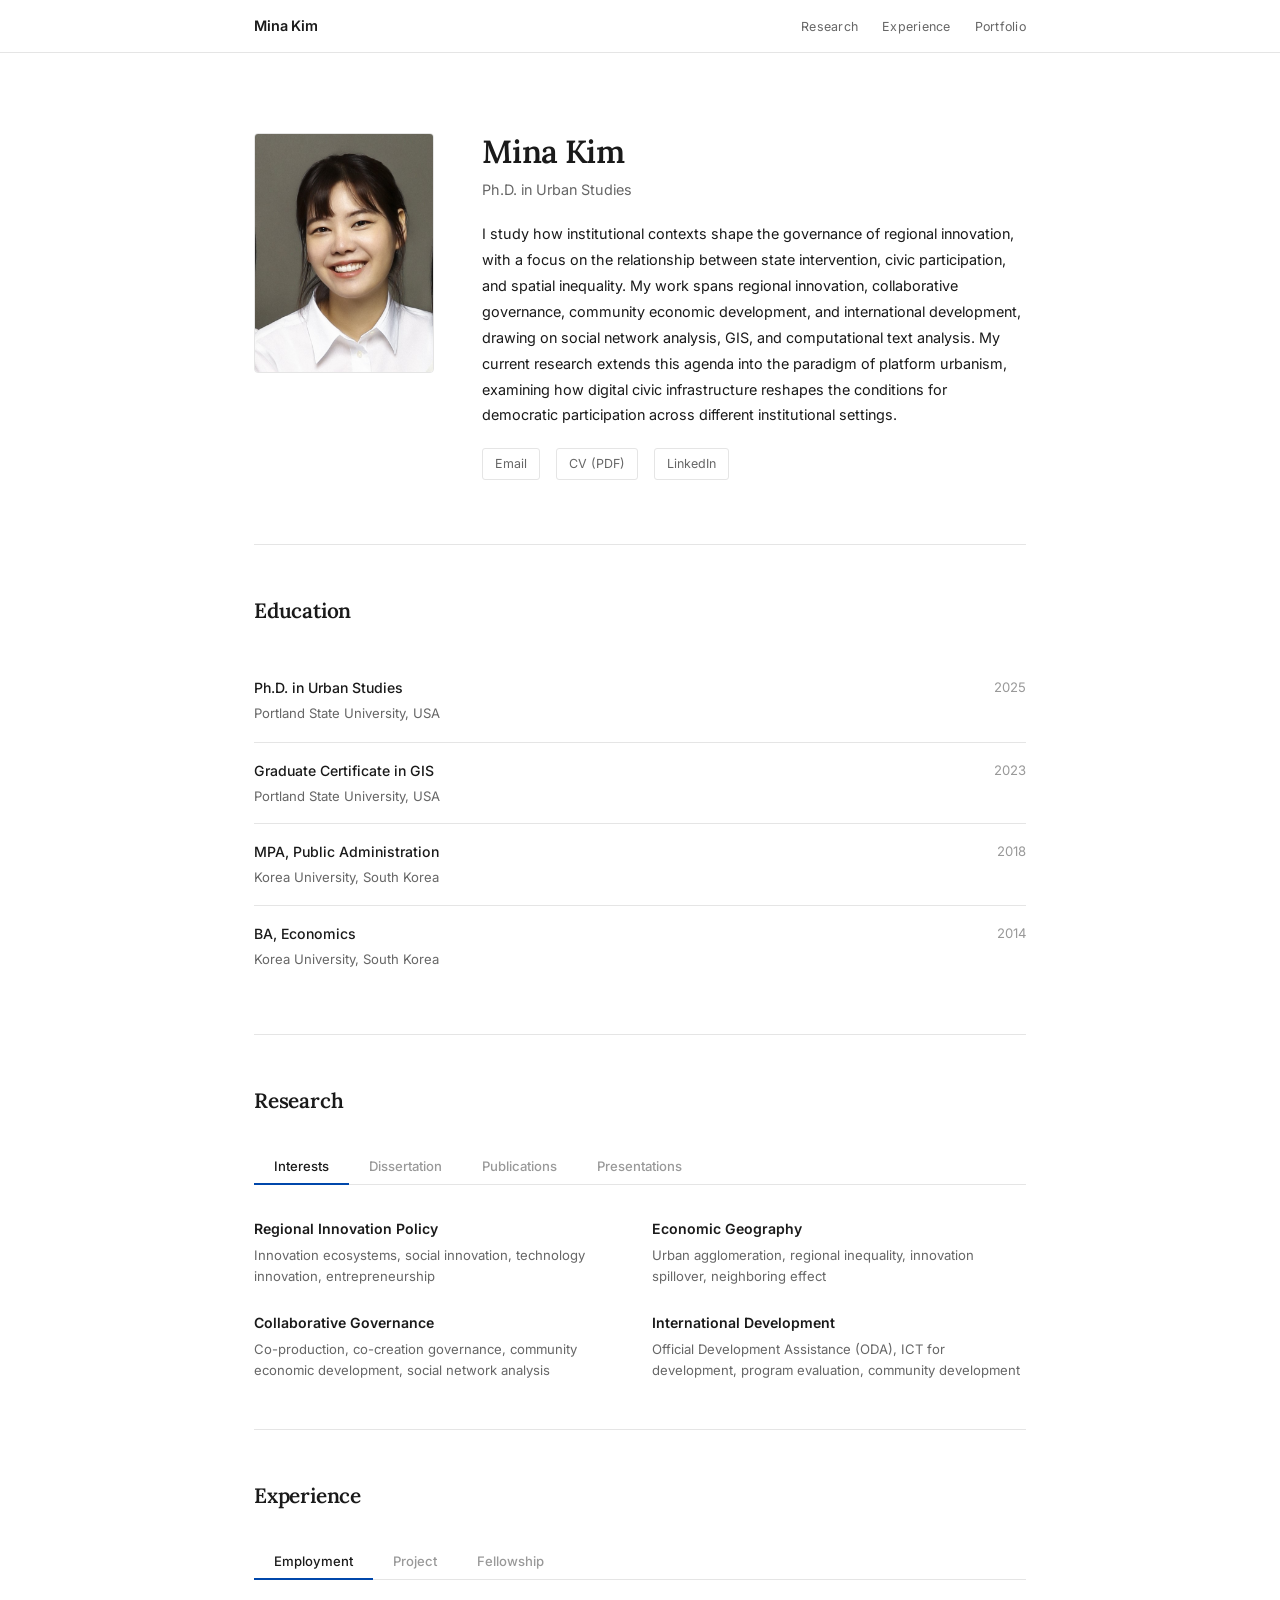
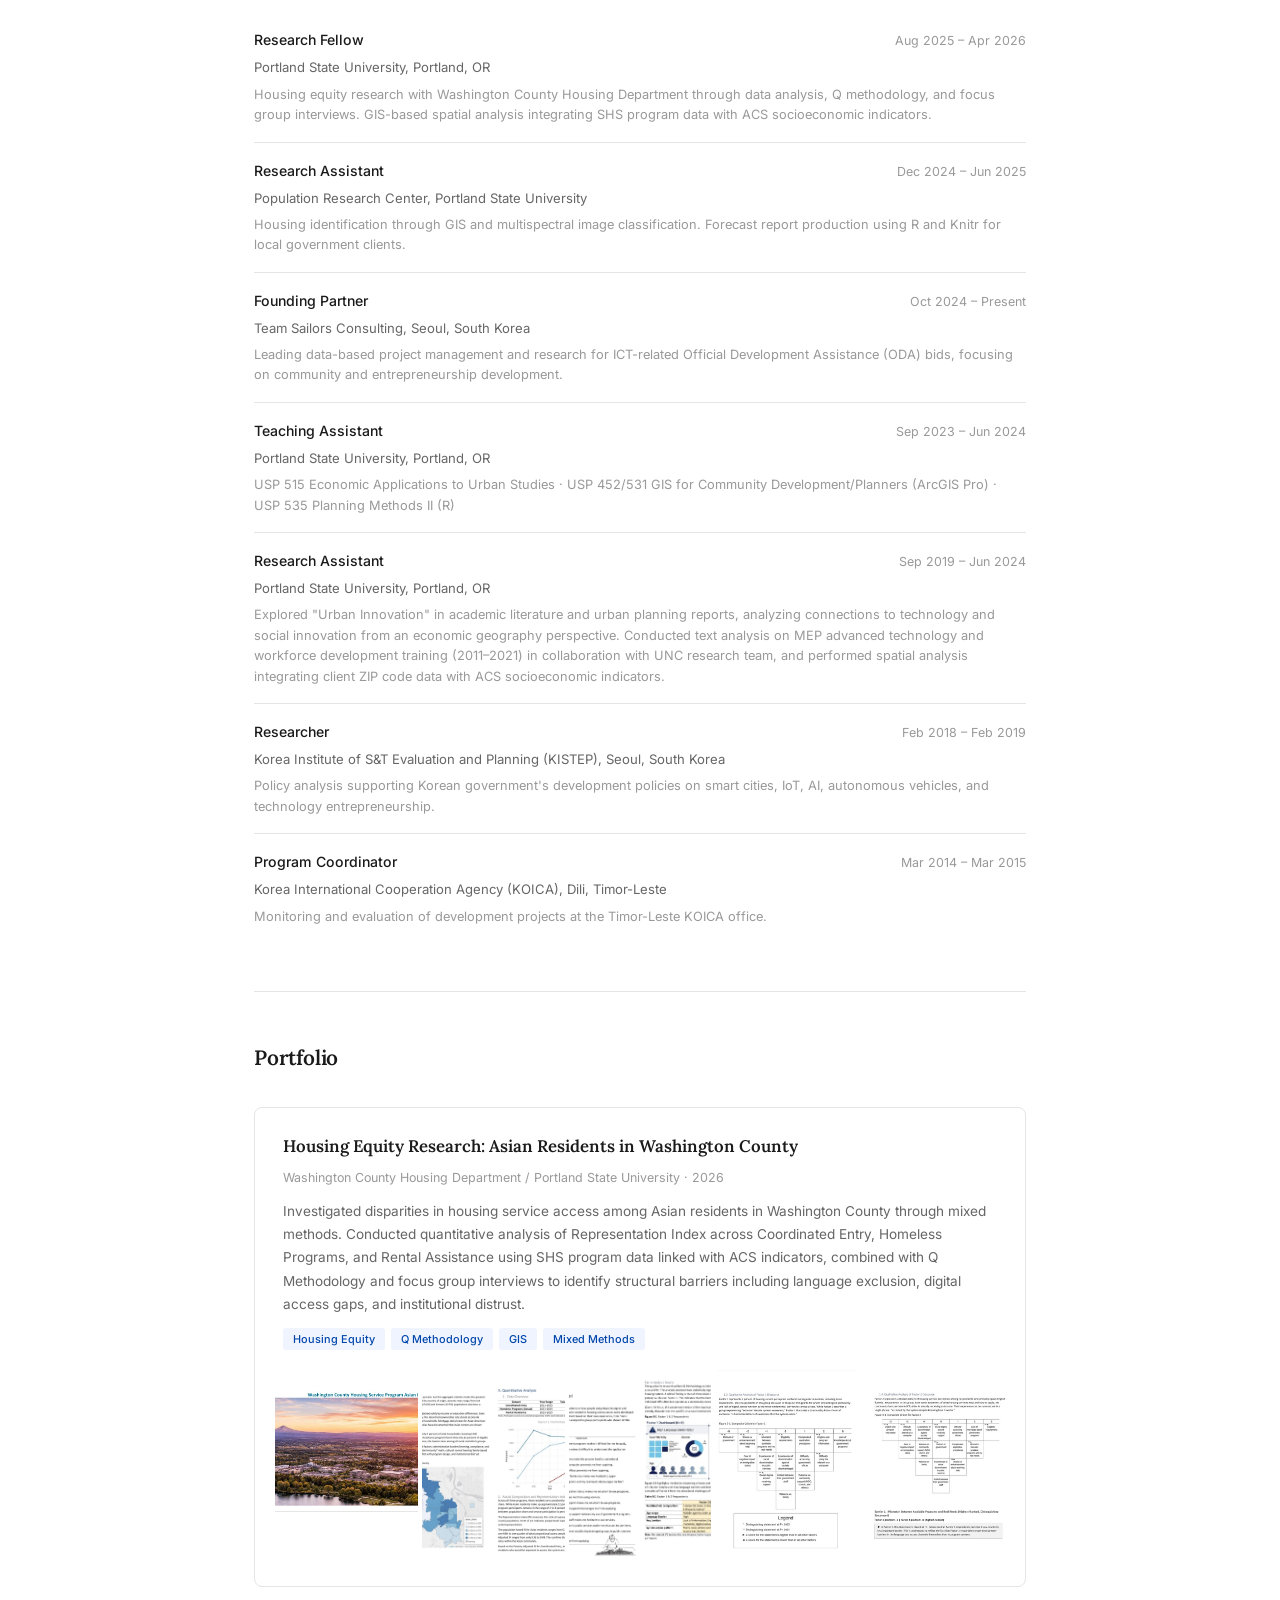
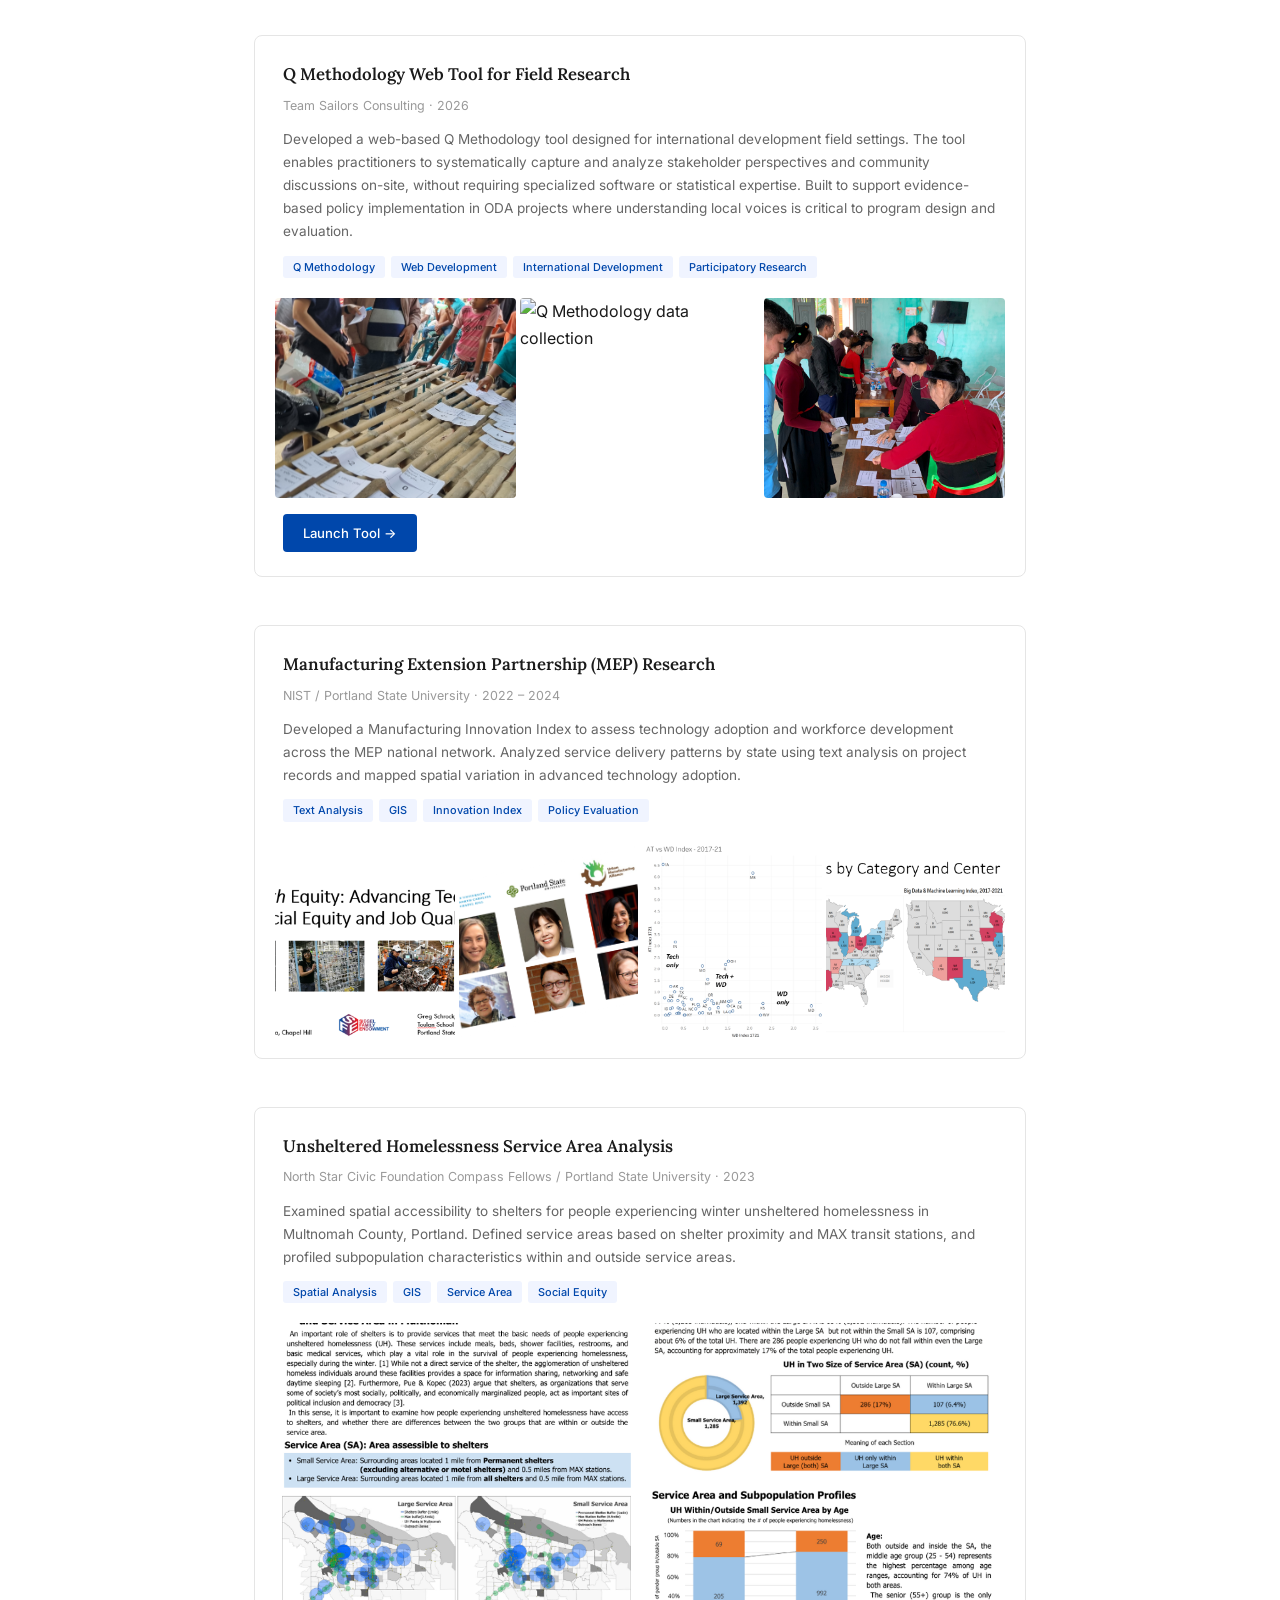
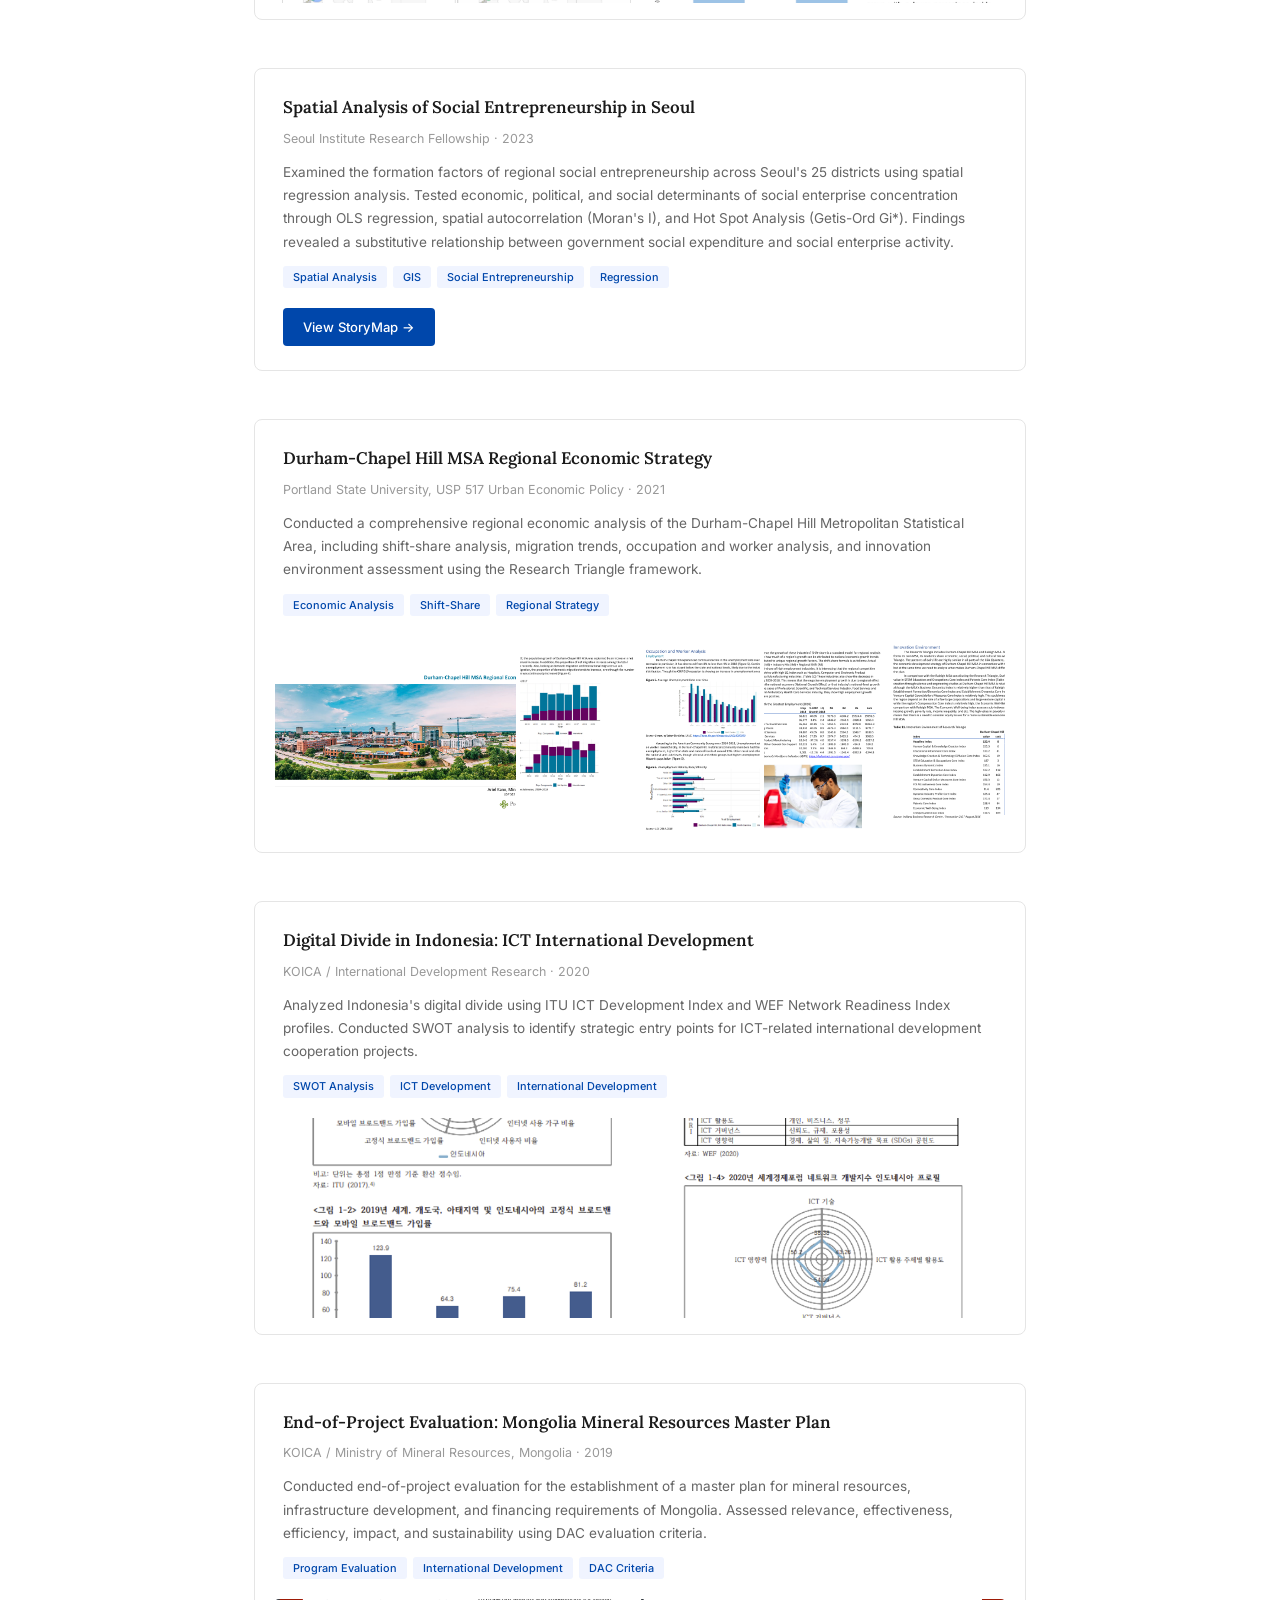
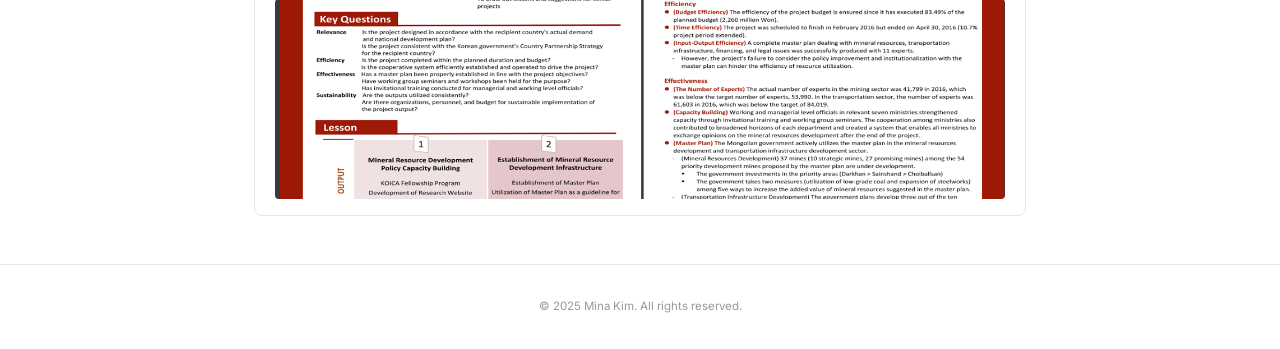
==== commit 9b9e8a47: "Add side padding to portfolio image rows Co-Authored-By: Claude Opus 4.6 <noreply@anthropic.com>" ====
--- a/index.html
+++ b/index.html
@@ -354,7 +354,7 @@
       padding: 2px 10px; border-radius: 3px; font-weight: 500;
     }
     .portfolio-images {
-      display: grid; gap: 2px; padding: 0 2px 2px;
+      display: grid; gap: 4px; padding: 0 20px 16px;
     }
     .portfolio-images.cols-2 { grid-template-columns: 1fr 1fr; }
     .portfolio-images.cols-3 { grid-template-columns: 1fr 1fr 1fr; }
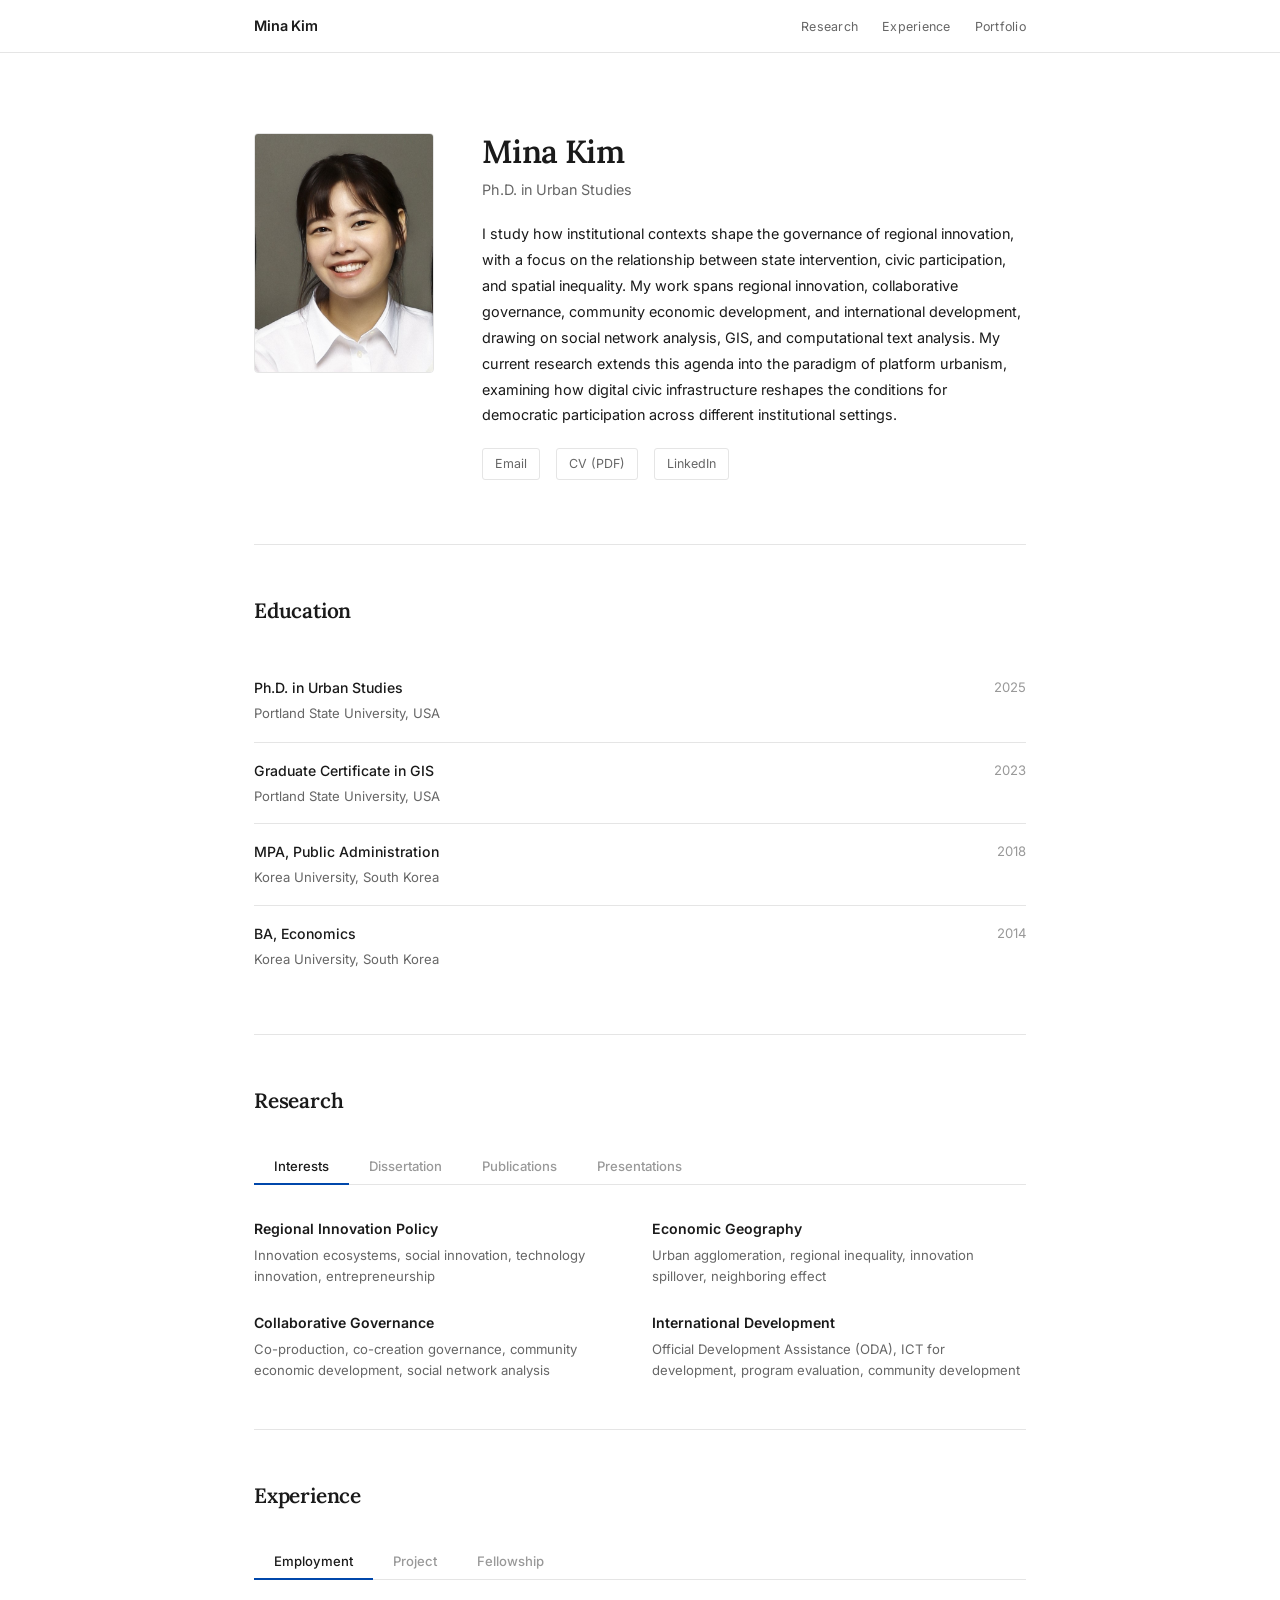
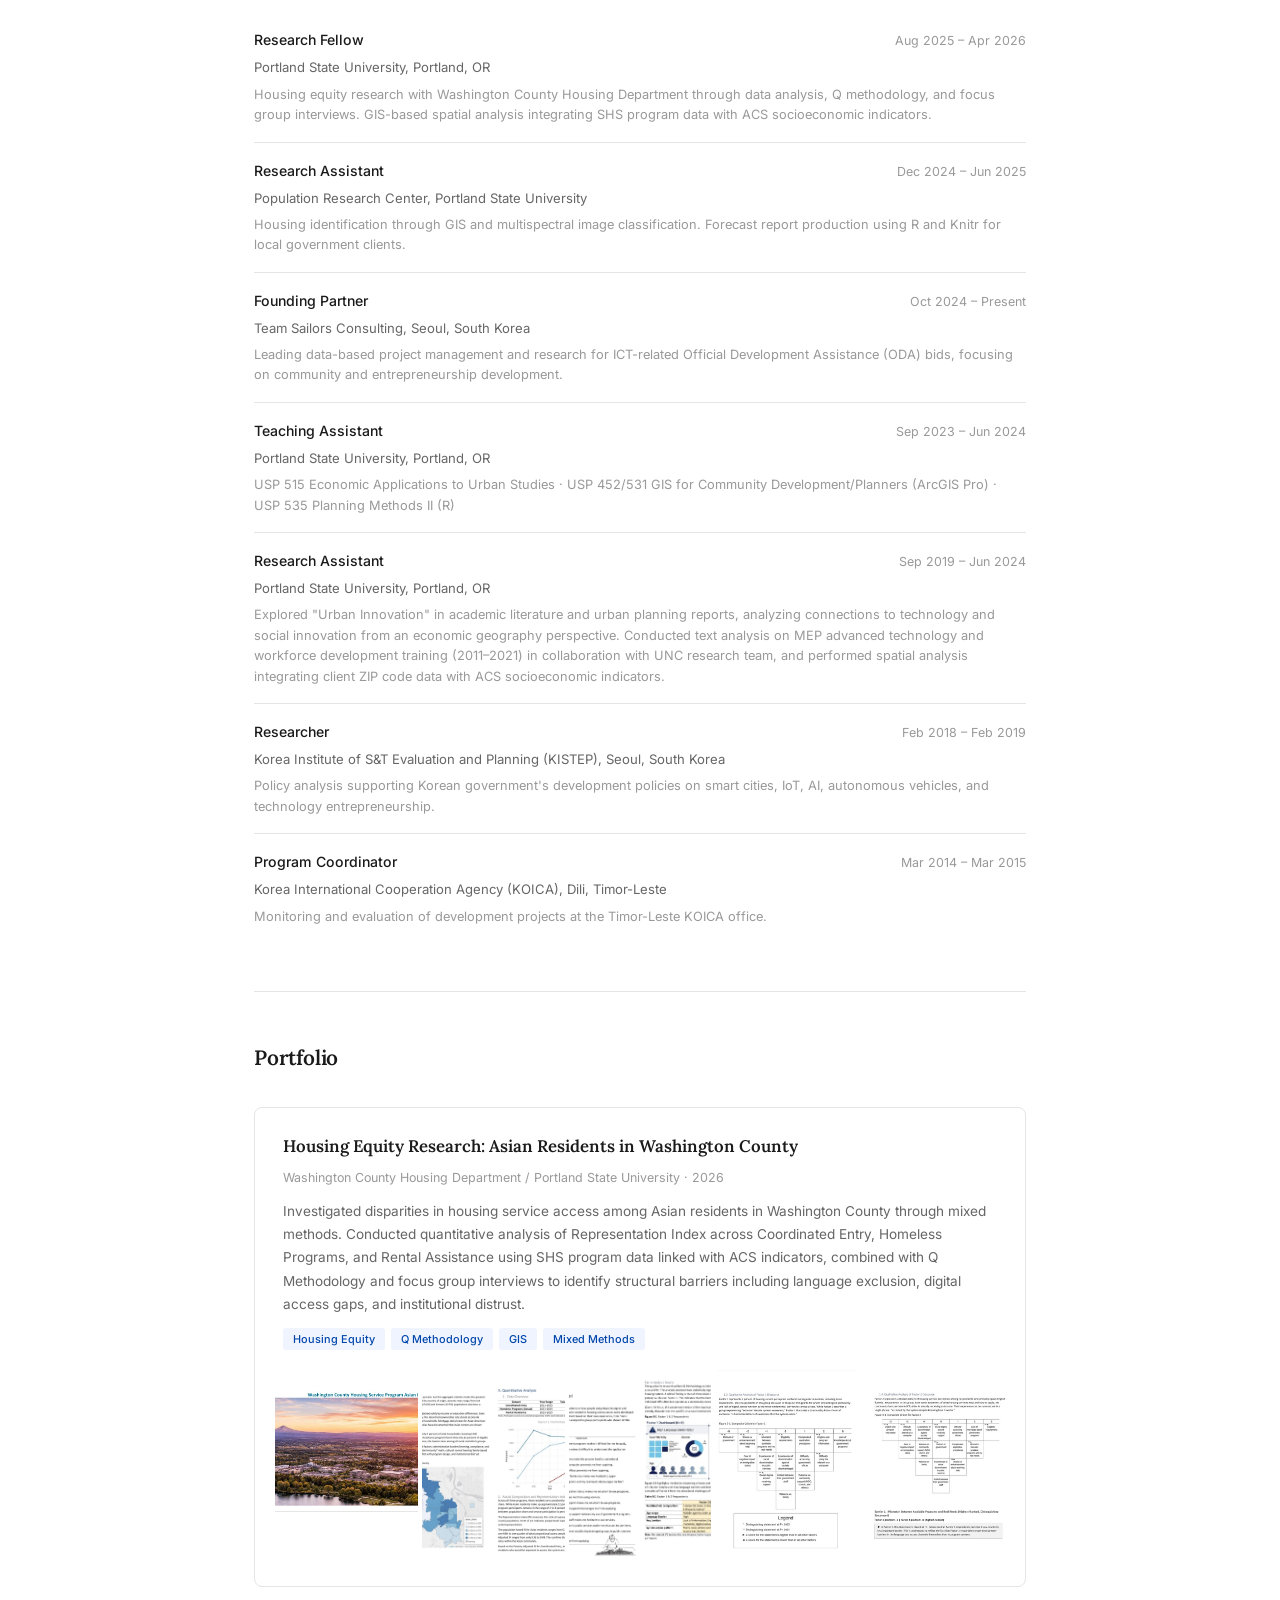
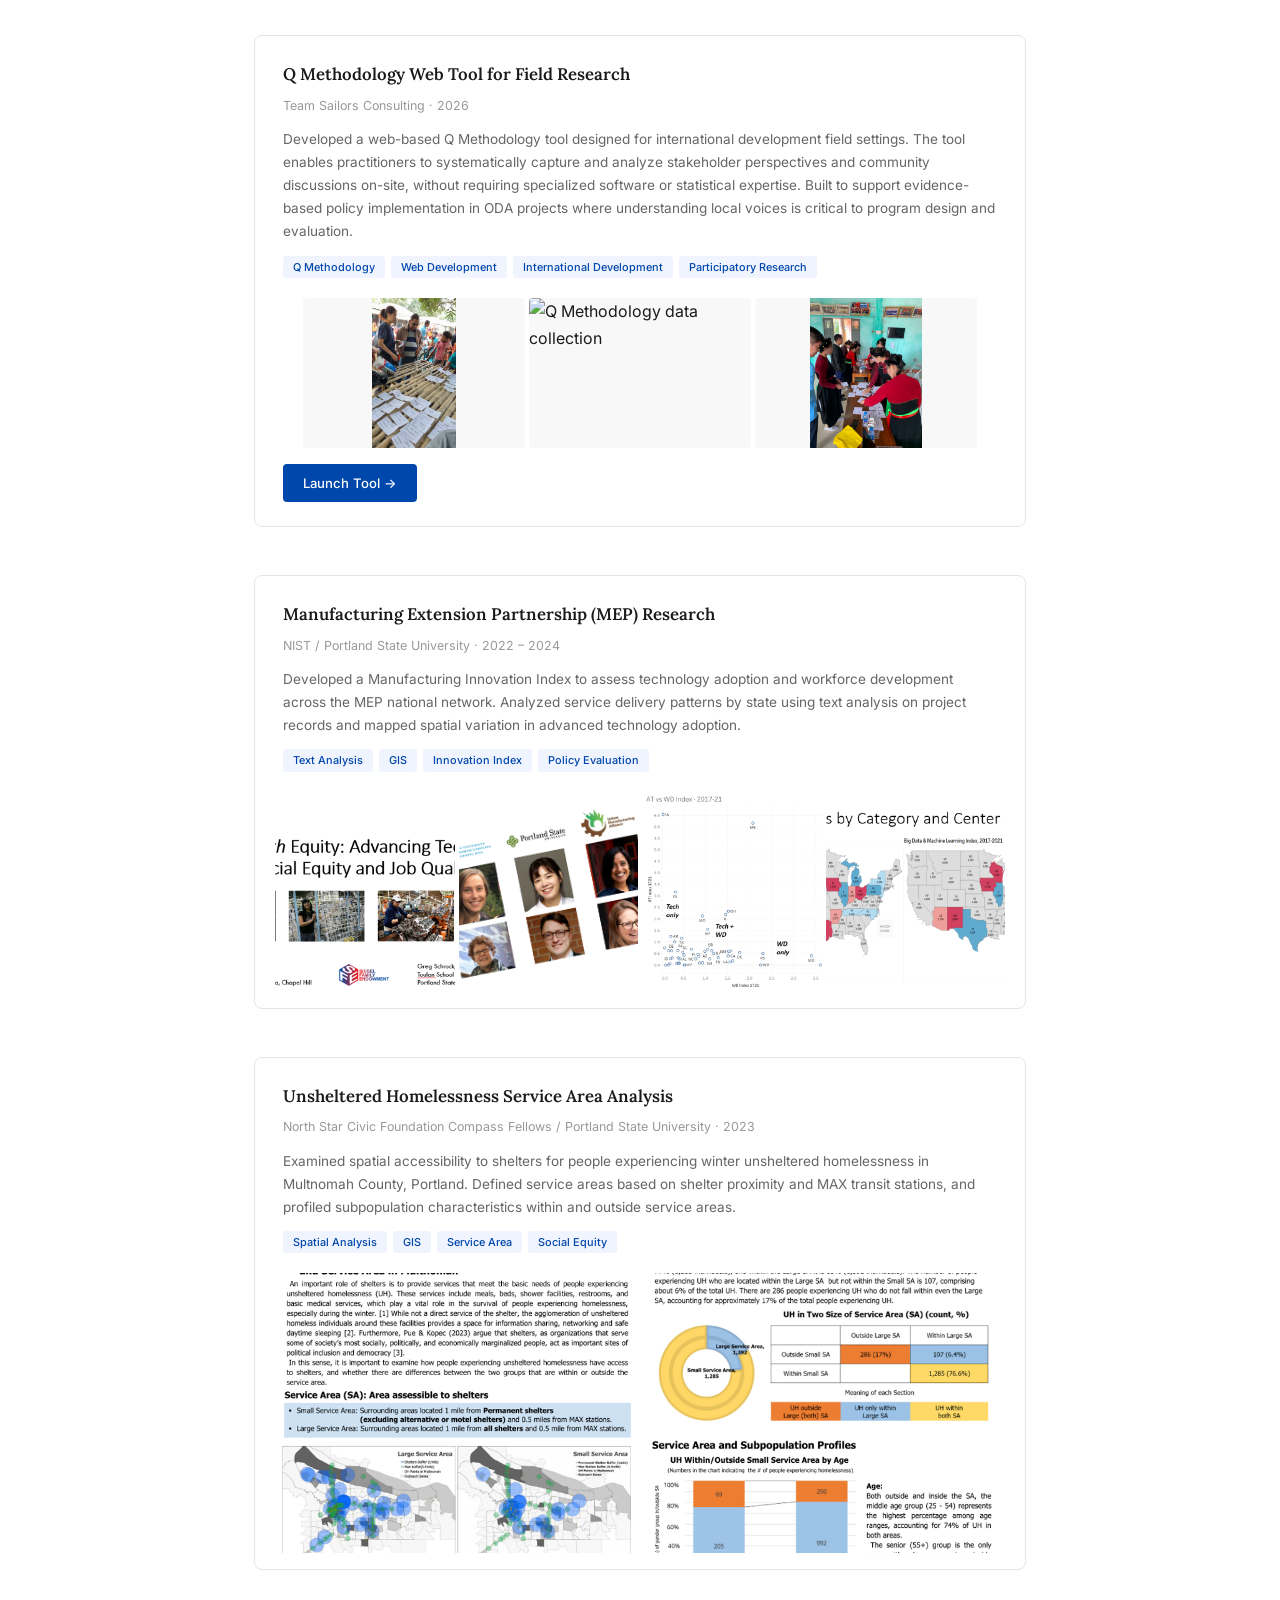
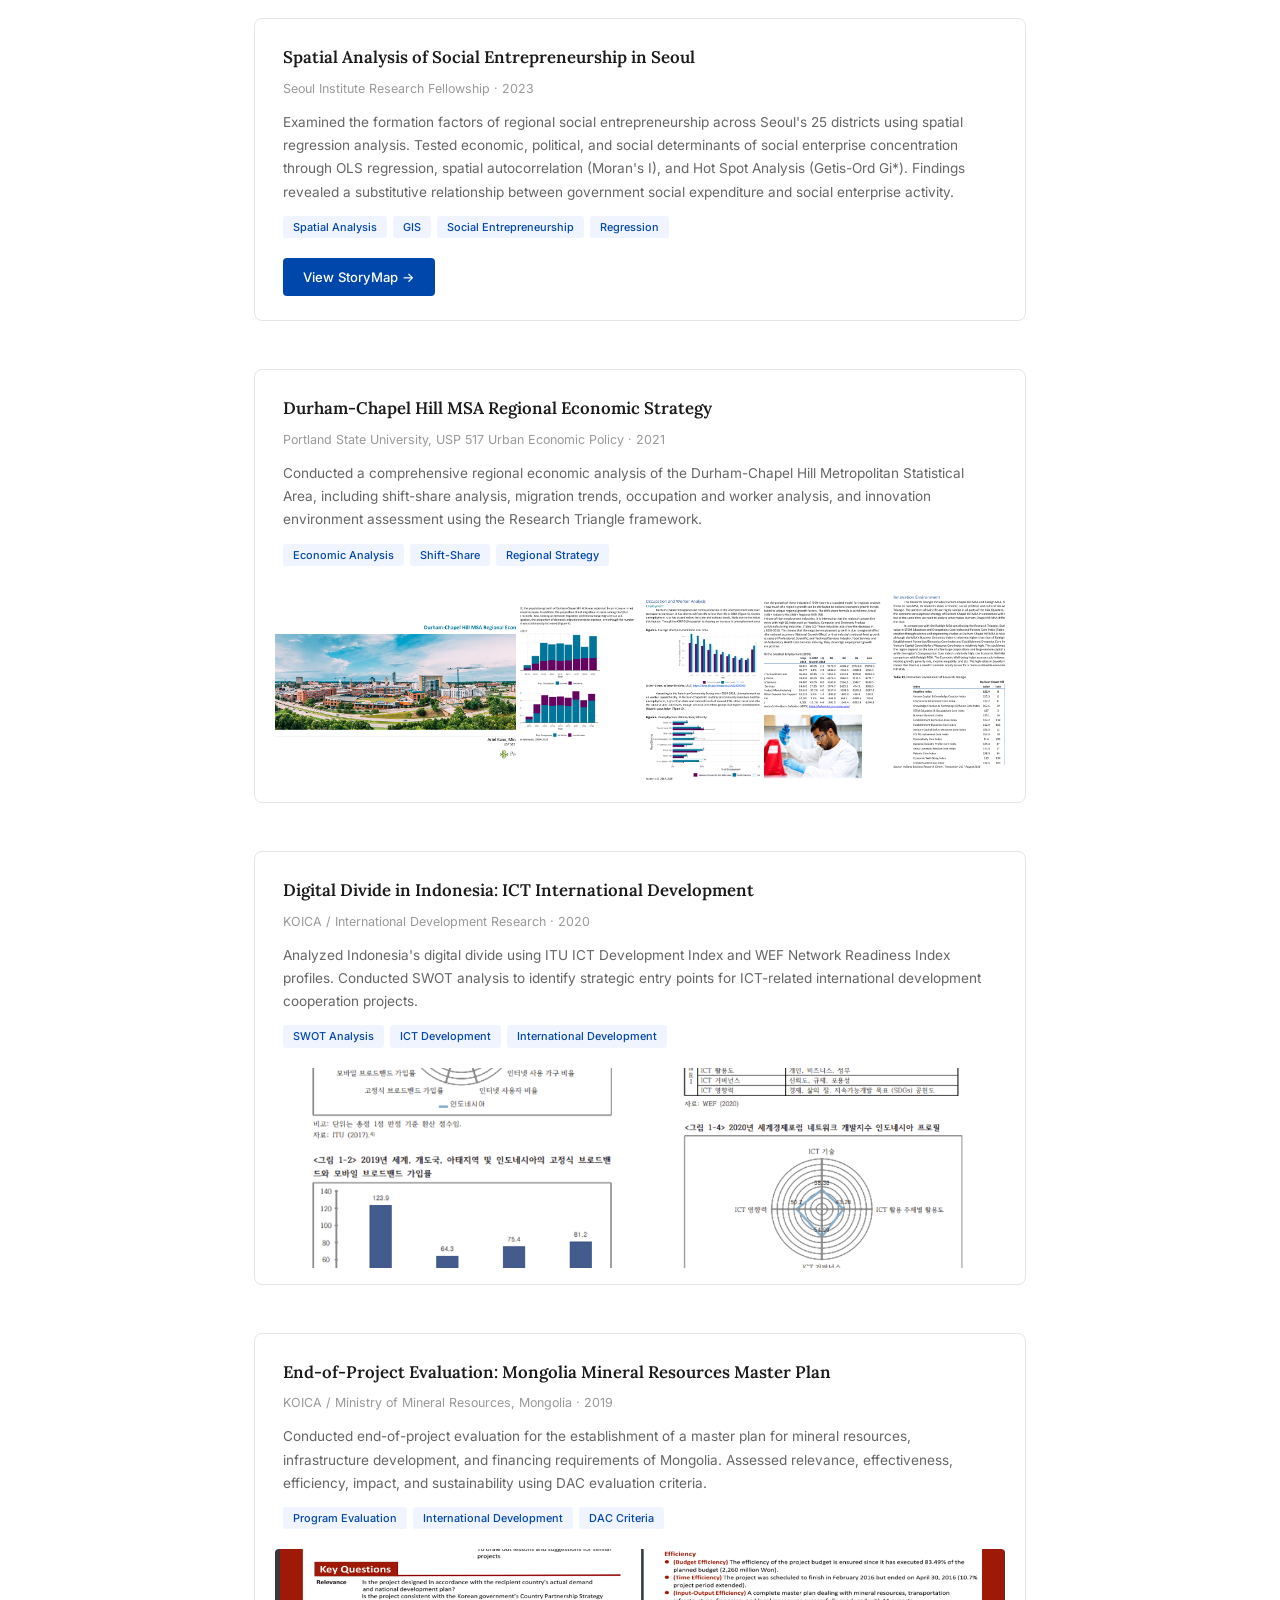
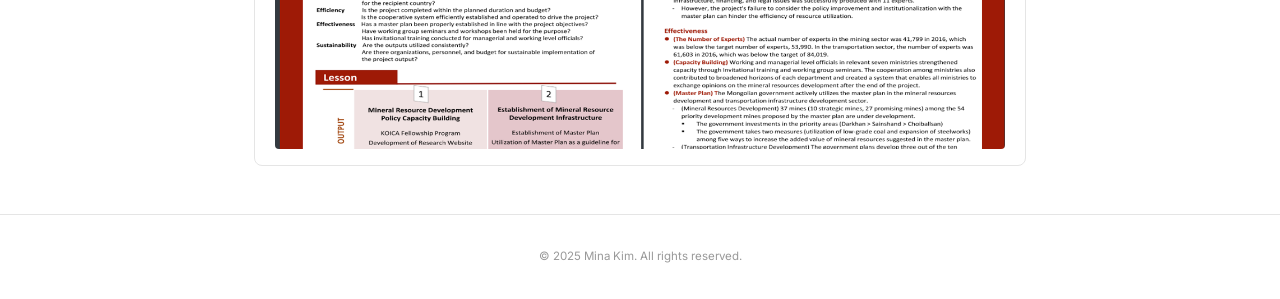
==== commit 310edaa6: "Shrink Q Method thumbnails with contain fit and wider padding Co-Authored-By: Claude Opus 4.6 <norep" ====
--- a/index.html
+++ b/index.html
@@ -368,6 +368,8 @@
     }
     .portfolio-images img:hover { opacity: 0.85; }
     .portfolio-images img.tall { height: 280px; }
+    .portfolio-images.compact { padding: 0 48px 16px; }
+    .portfolio-images.compact img { height: 150px; object-fit: contain; background: #f8f8f8; }
 
     /* Lightbox */
     .lightbox {
@@ -872,7 +874,7 @@
           <span>Participatory Research</span>
         </div>
       </div>
-      <div class="portfolio-images cols-3">
+      <div class="portfolio-images cols-3 compact">
         <img src="assets/Q method 1.jpg" alt="Q Methodology web tool interface">
         <img src="assets/Q method 2.jpg" alt="Q Methodology data collection">
         <img src="assets/Q method 3.jpg" alt="Q Methodology analysis results">
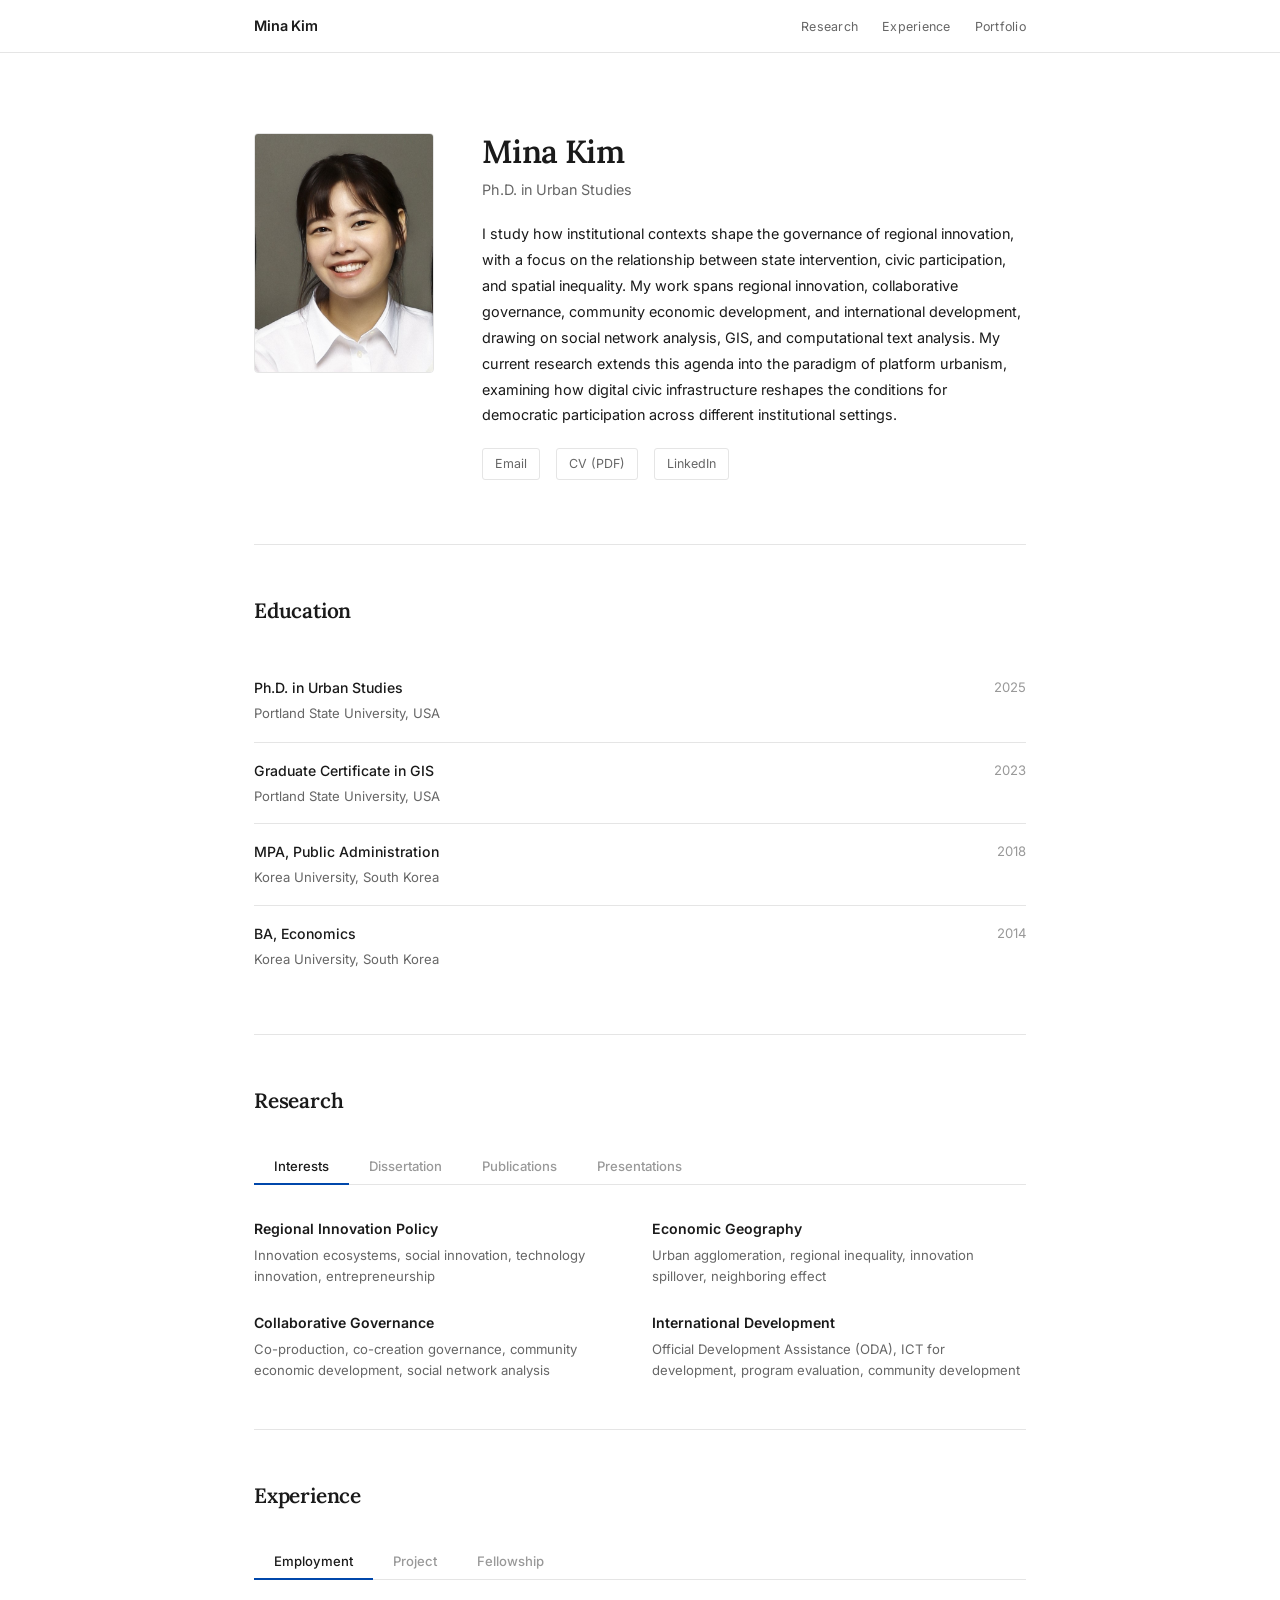
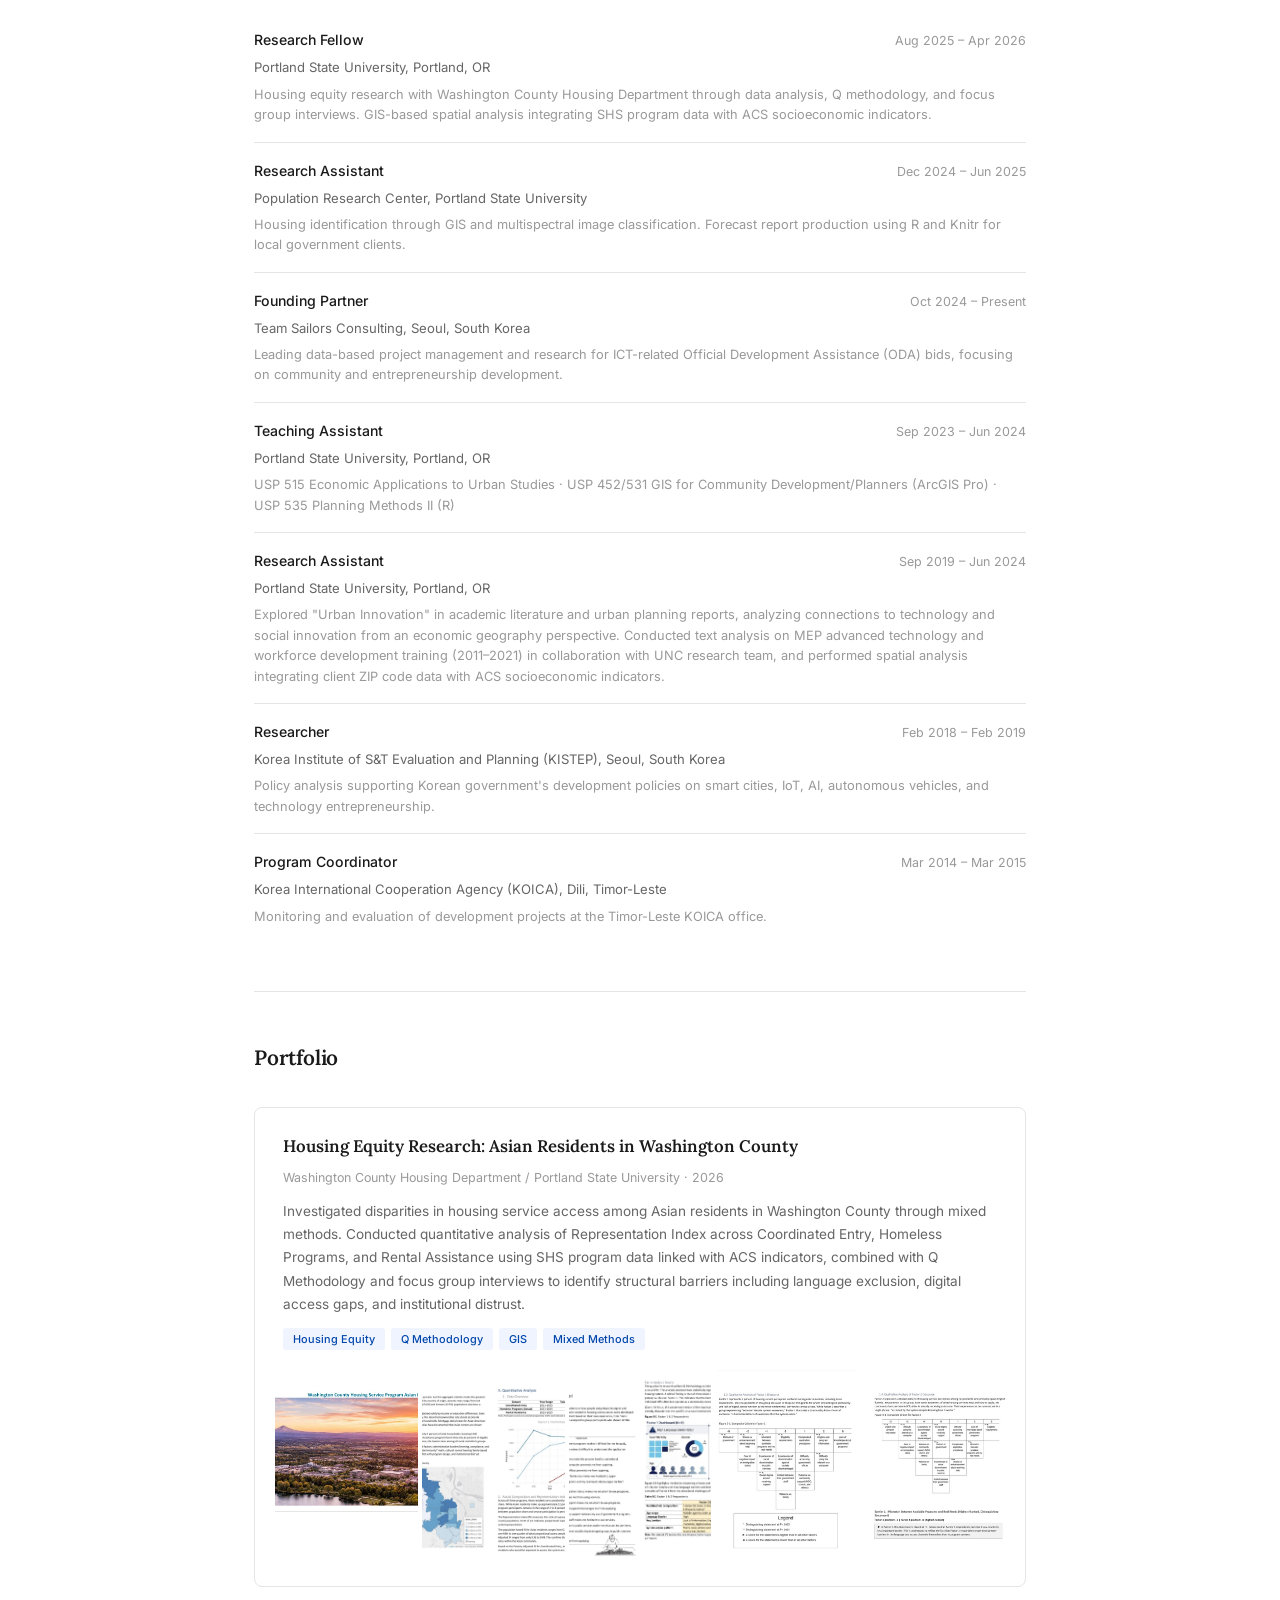
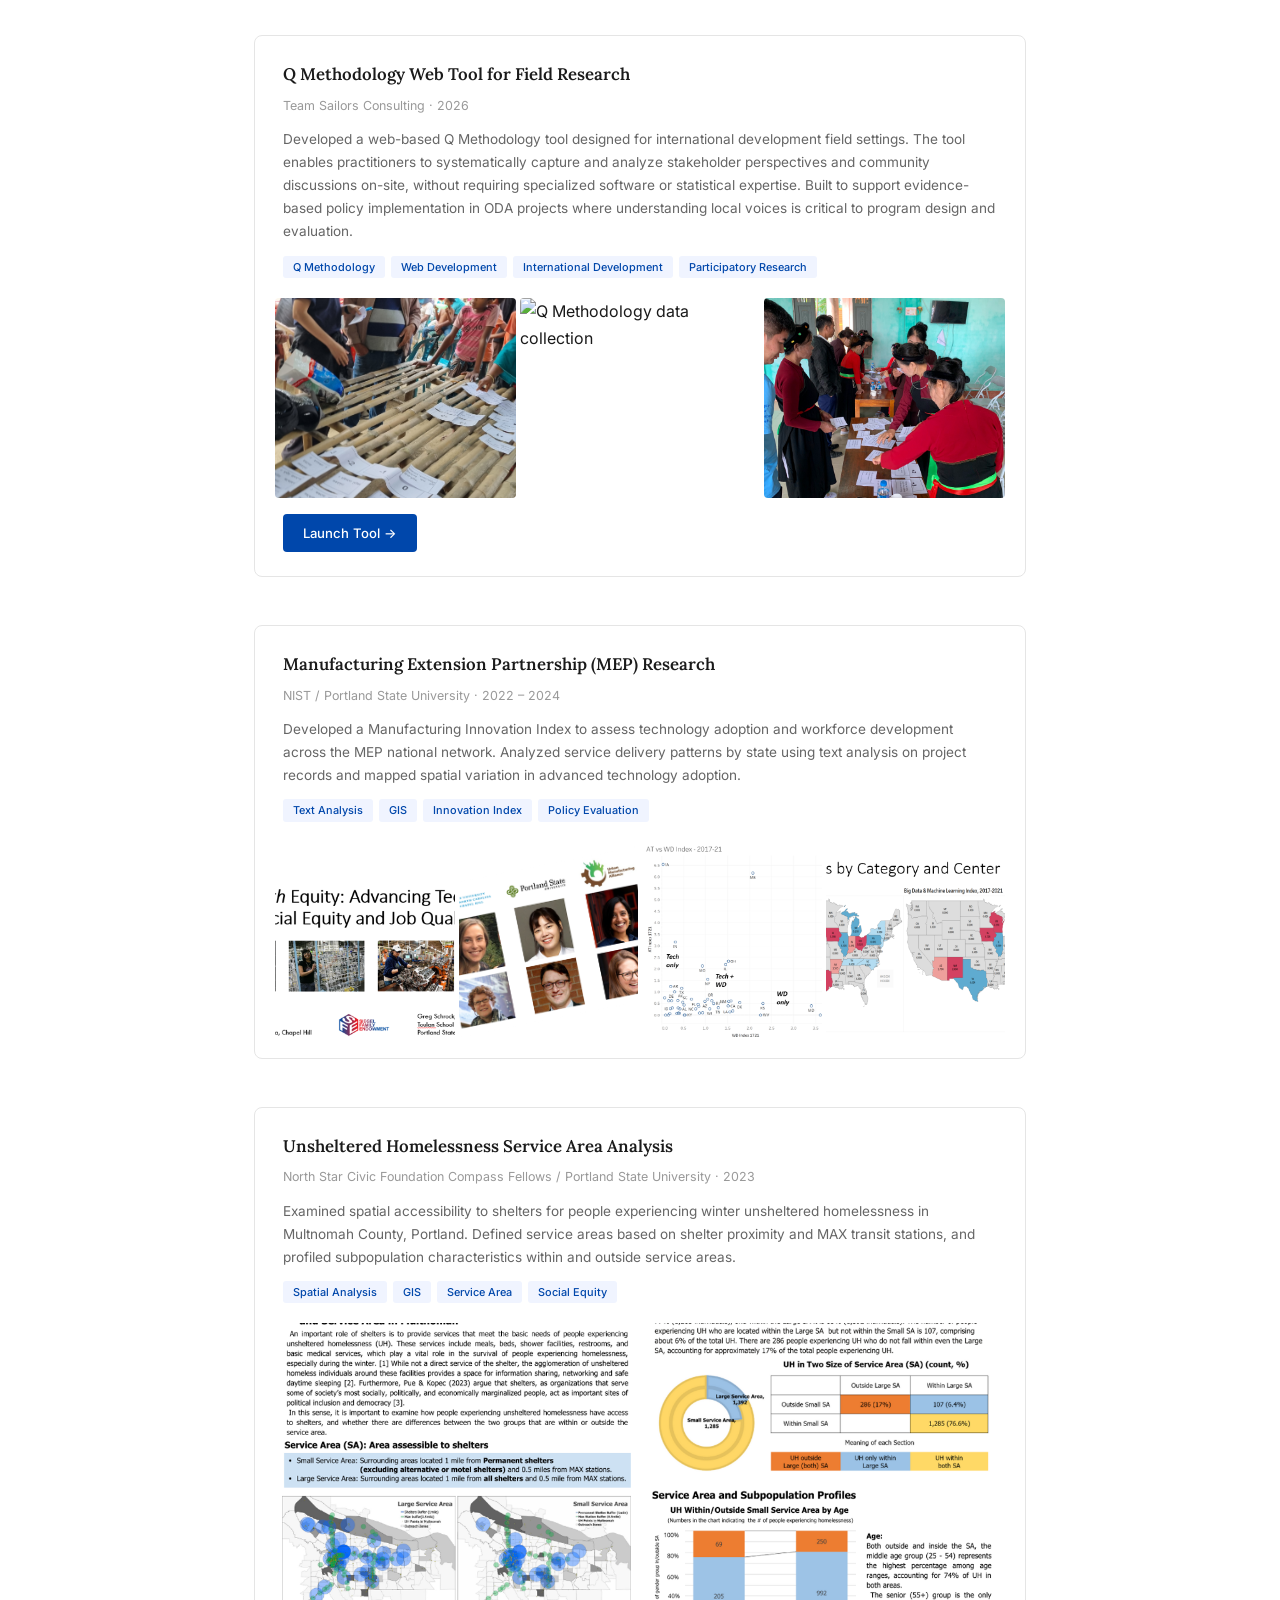
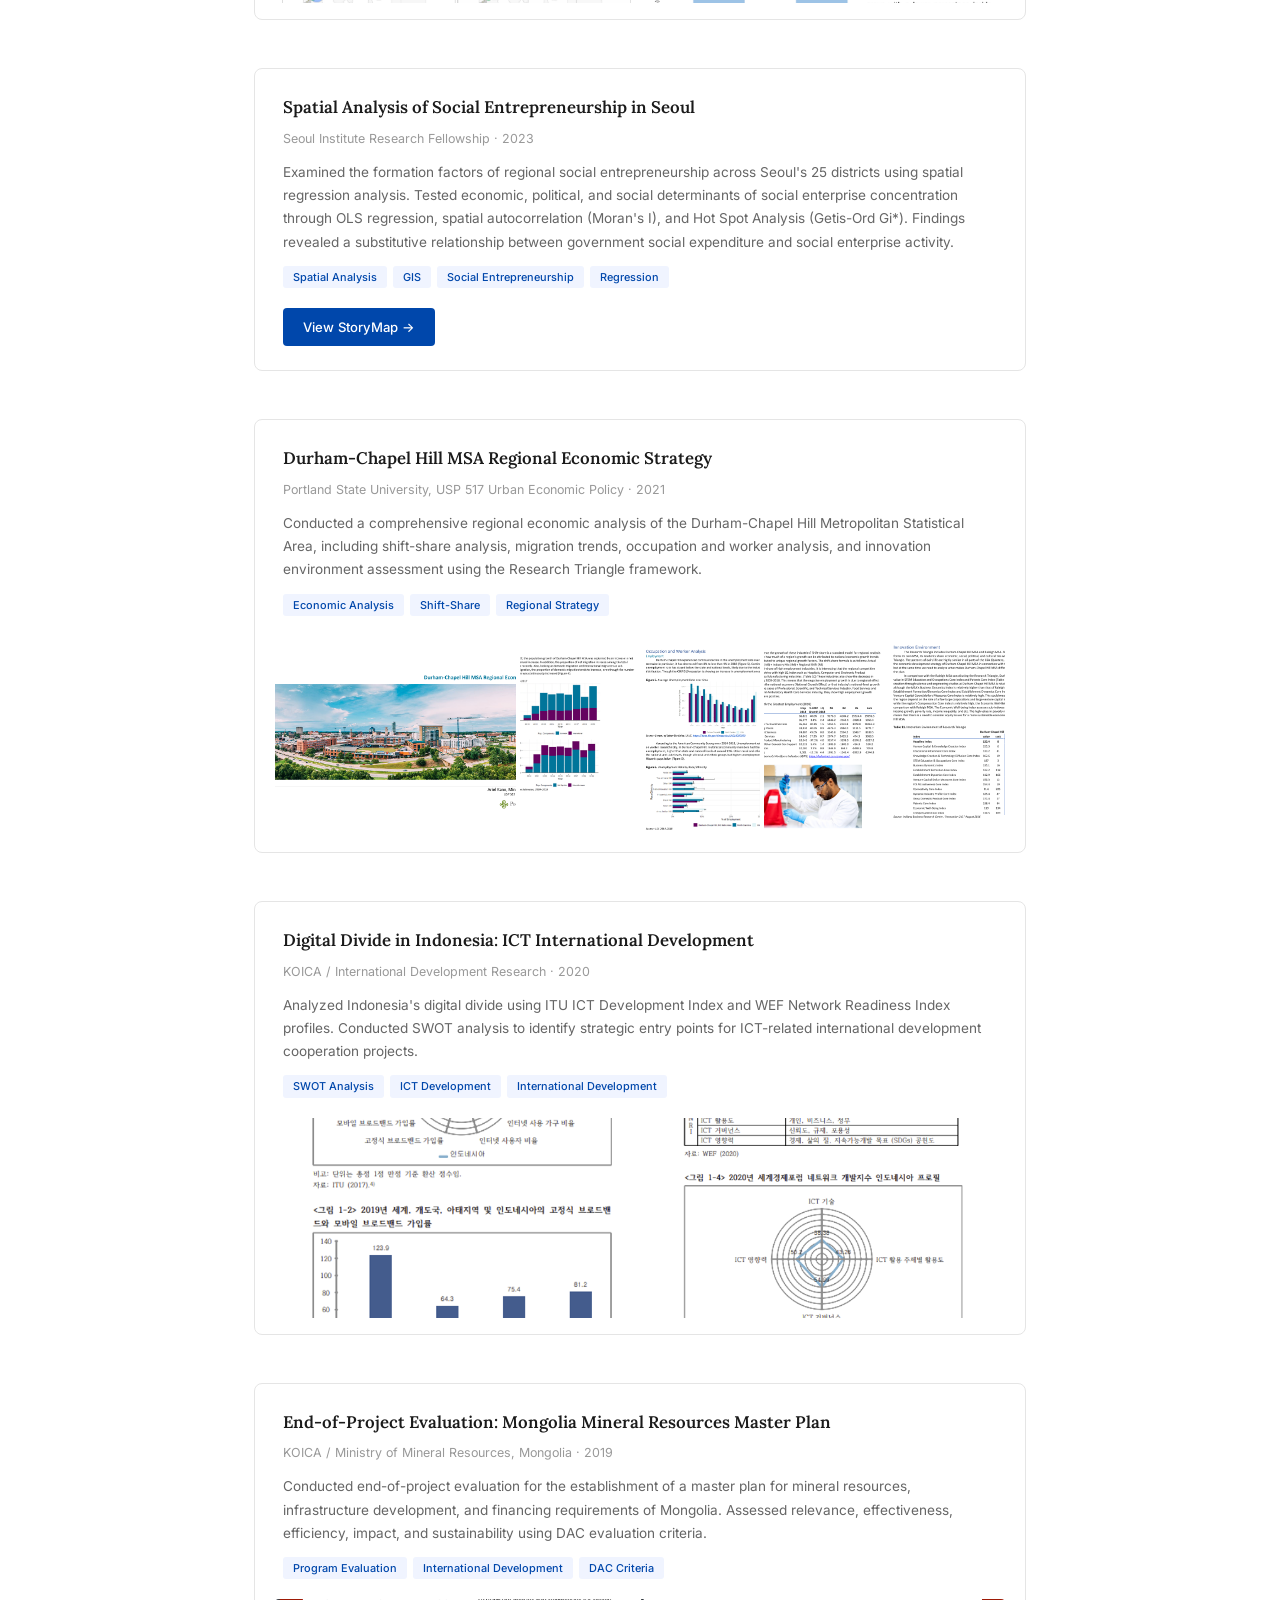
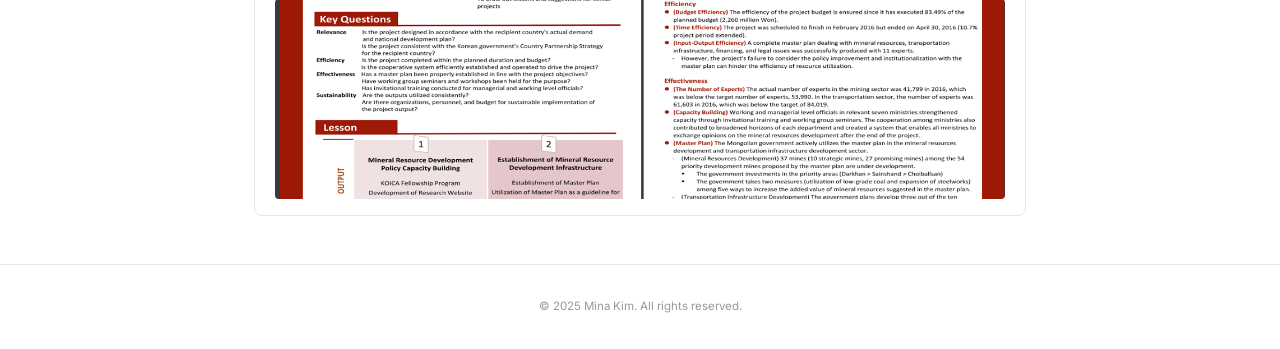
==== commit e77afda3: "Revert Q Method thumbnail changes Co-Authored-By: Claude Opus 4.6 <noreply@anthropic.com>" ====
--- a/index.html
+++ b/index.html
@@ -368,8 +368,6 @@
     }
     .portfolio-images img:hover { opacity: 0.85; }
     .portfolio-images img.tall { height: 280px; }
-    .portfolio-images.compact { padding: 0 48px 16px; }
-    .portfolio-images.compact img { height: 150px; object-fit: contain; background: #f8f8f8; }
 
     /* Lightbox */
     .lightbox {
@@ -874,7 +872,7 @@
           <span>Participatory Research</span>
         </div>
       </div>
-      <div class="portfolio-images cols-3 compact">
+      <div class="portfolio-images cols-3">
         <img src="assets/Q method 1.jpg" alt="Q Methodology web tool interface">
         <img src="assets/Q method 2.jpg" alt="Q Methodology data collection">
         <img src="assets/Q method 3.jpg" alt="Q Methodology analysis results">
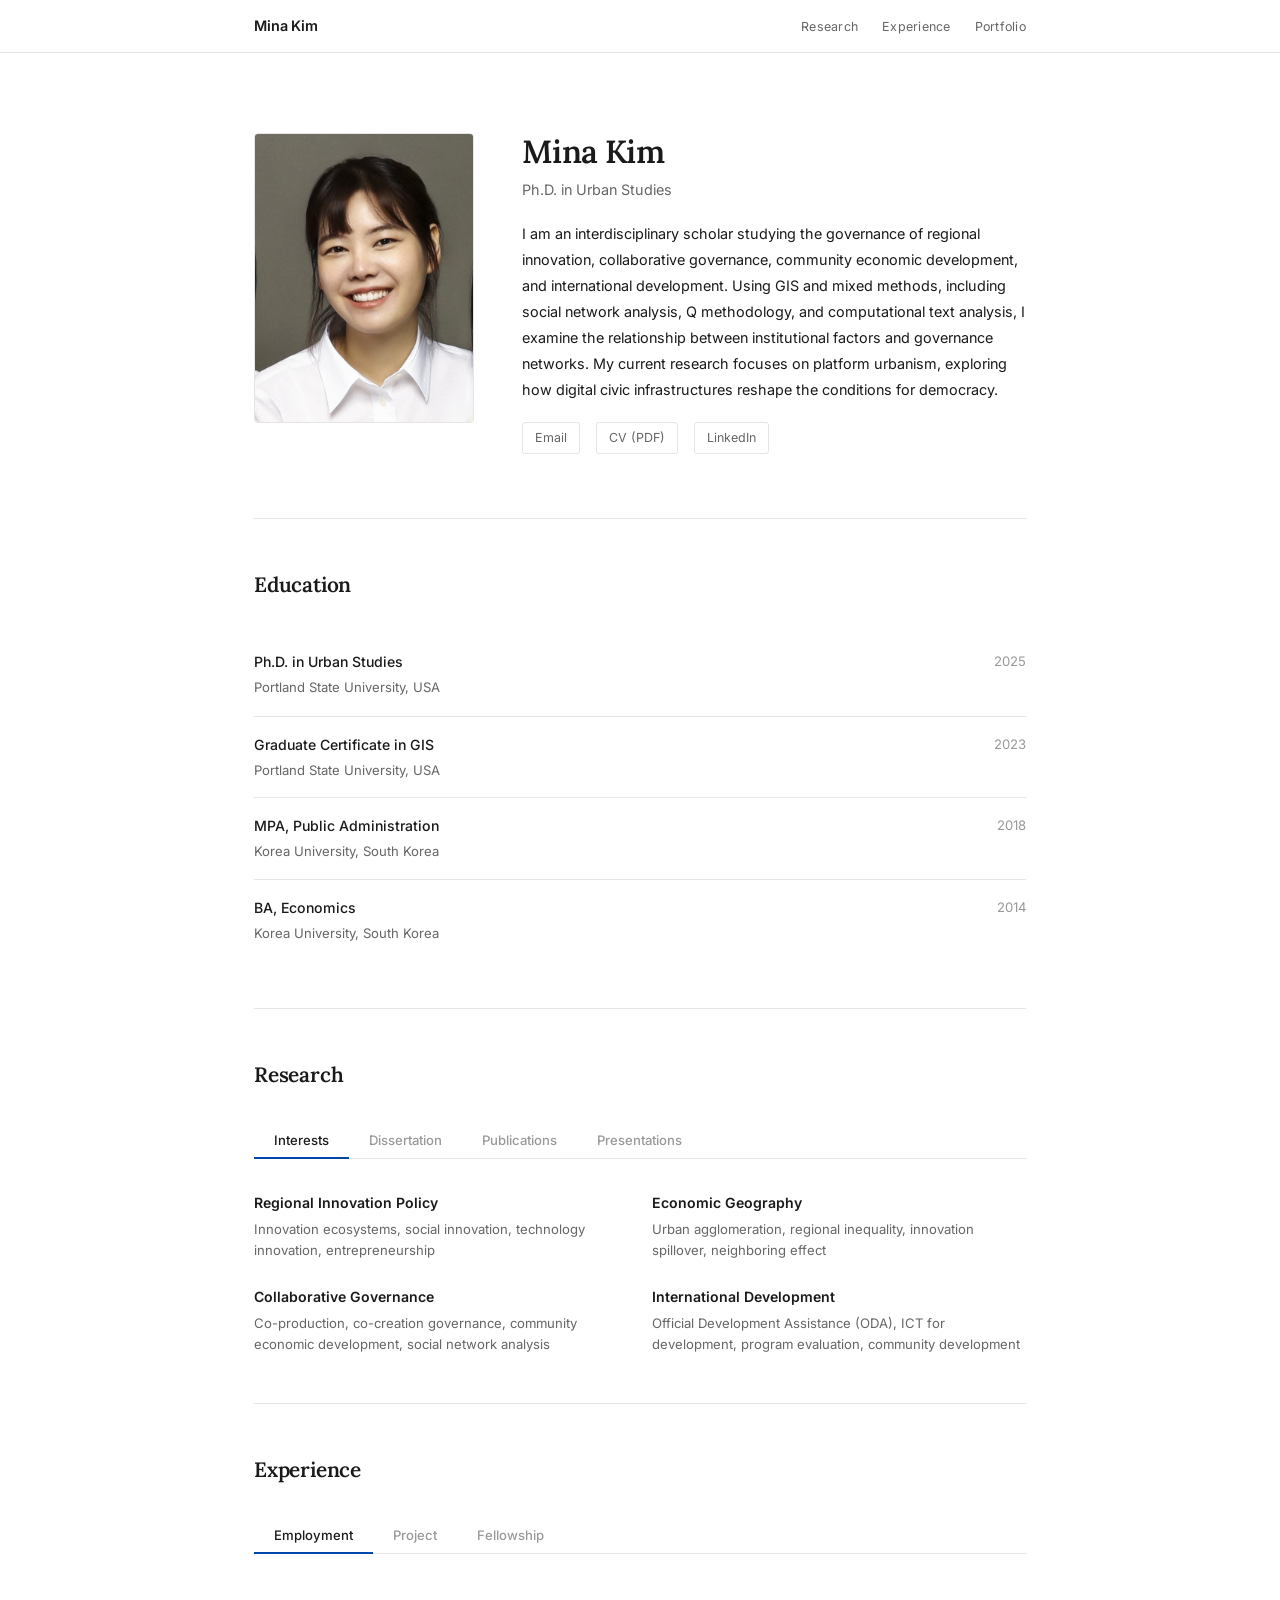
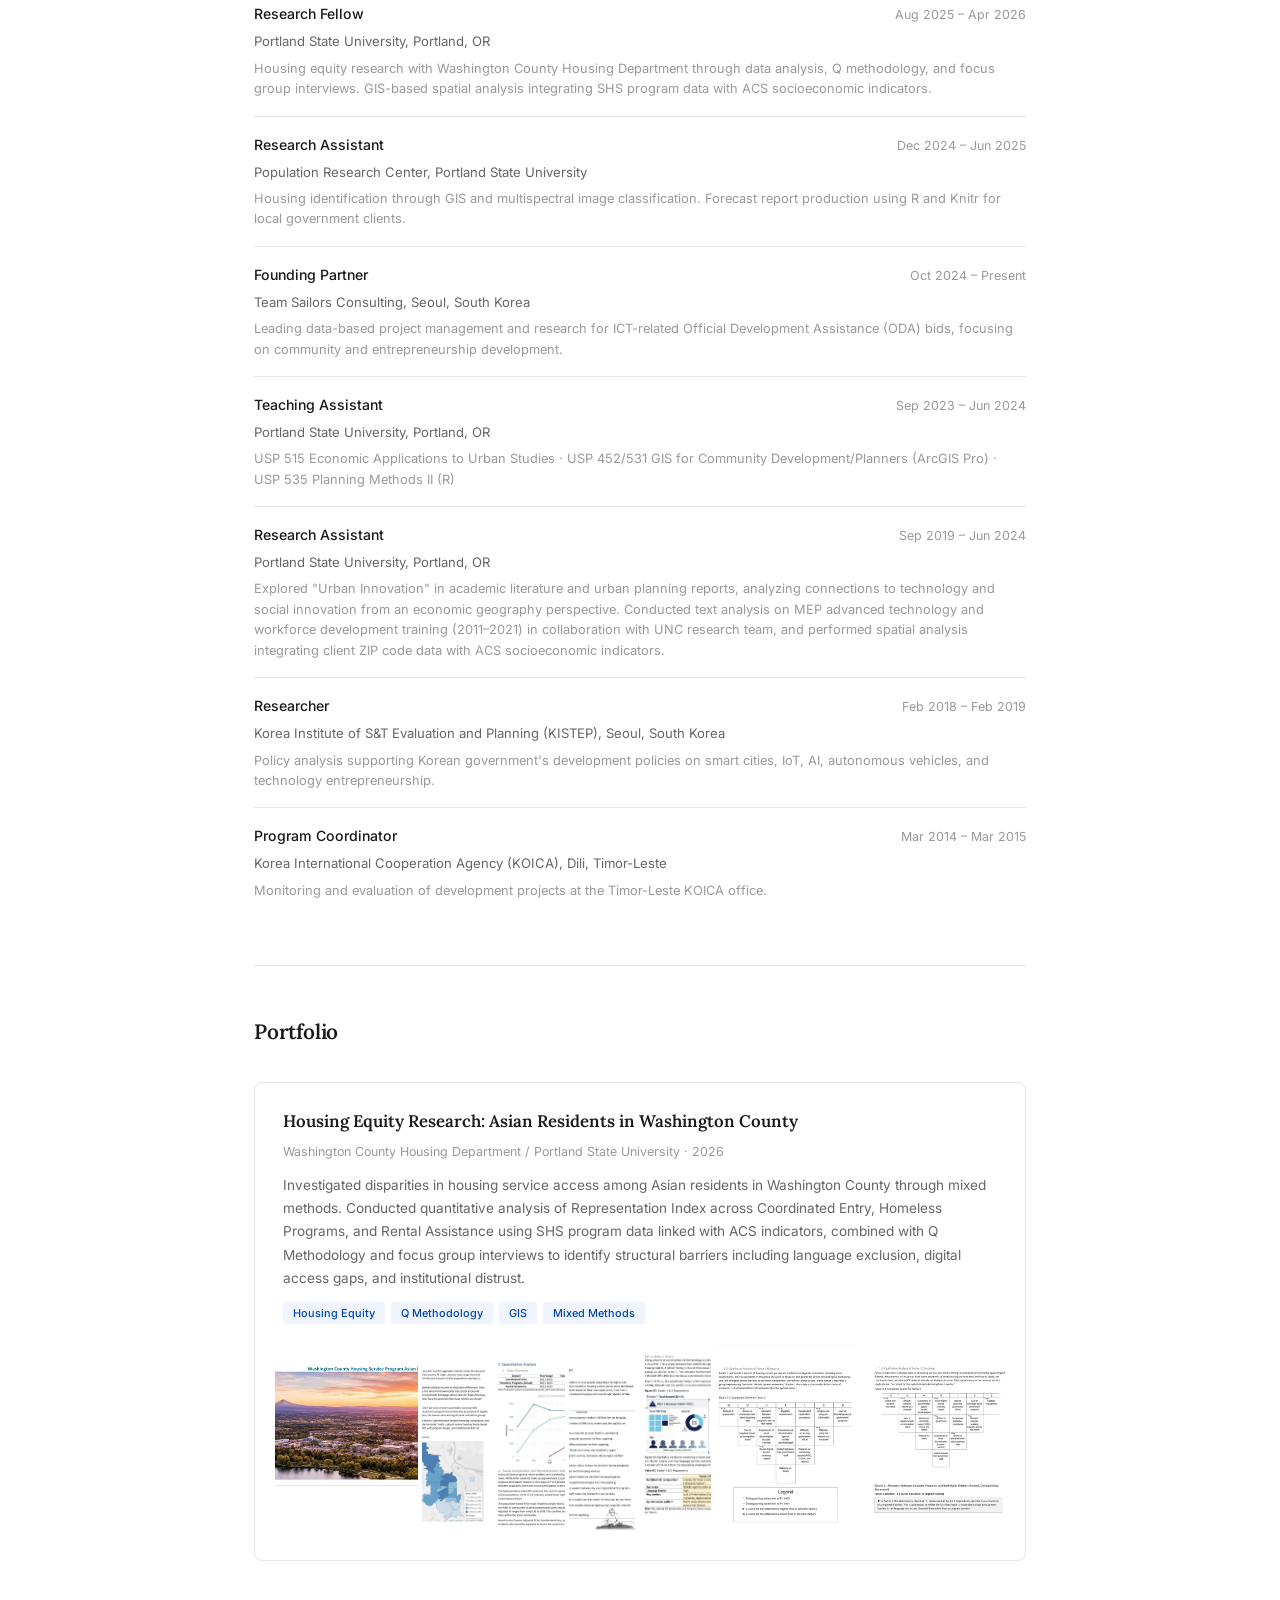
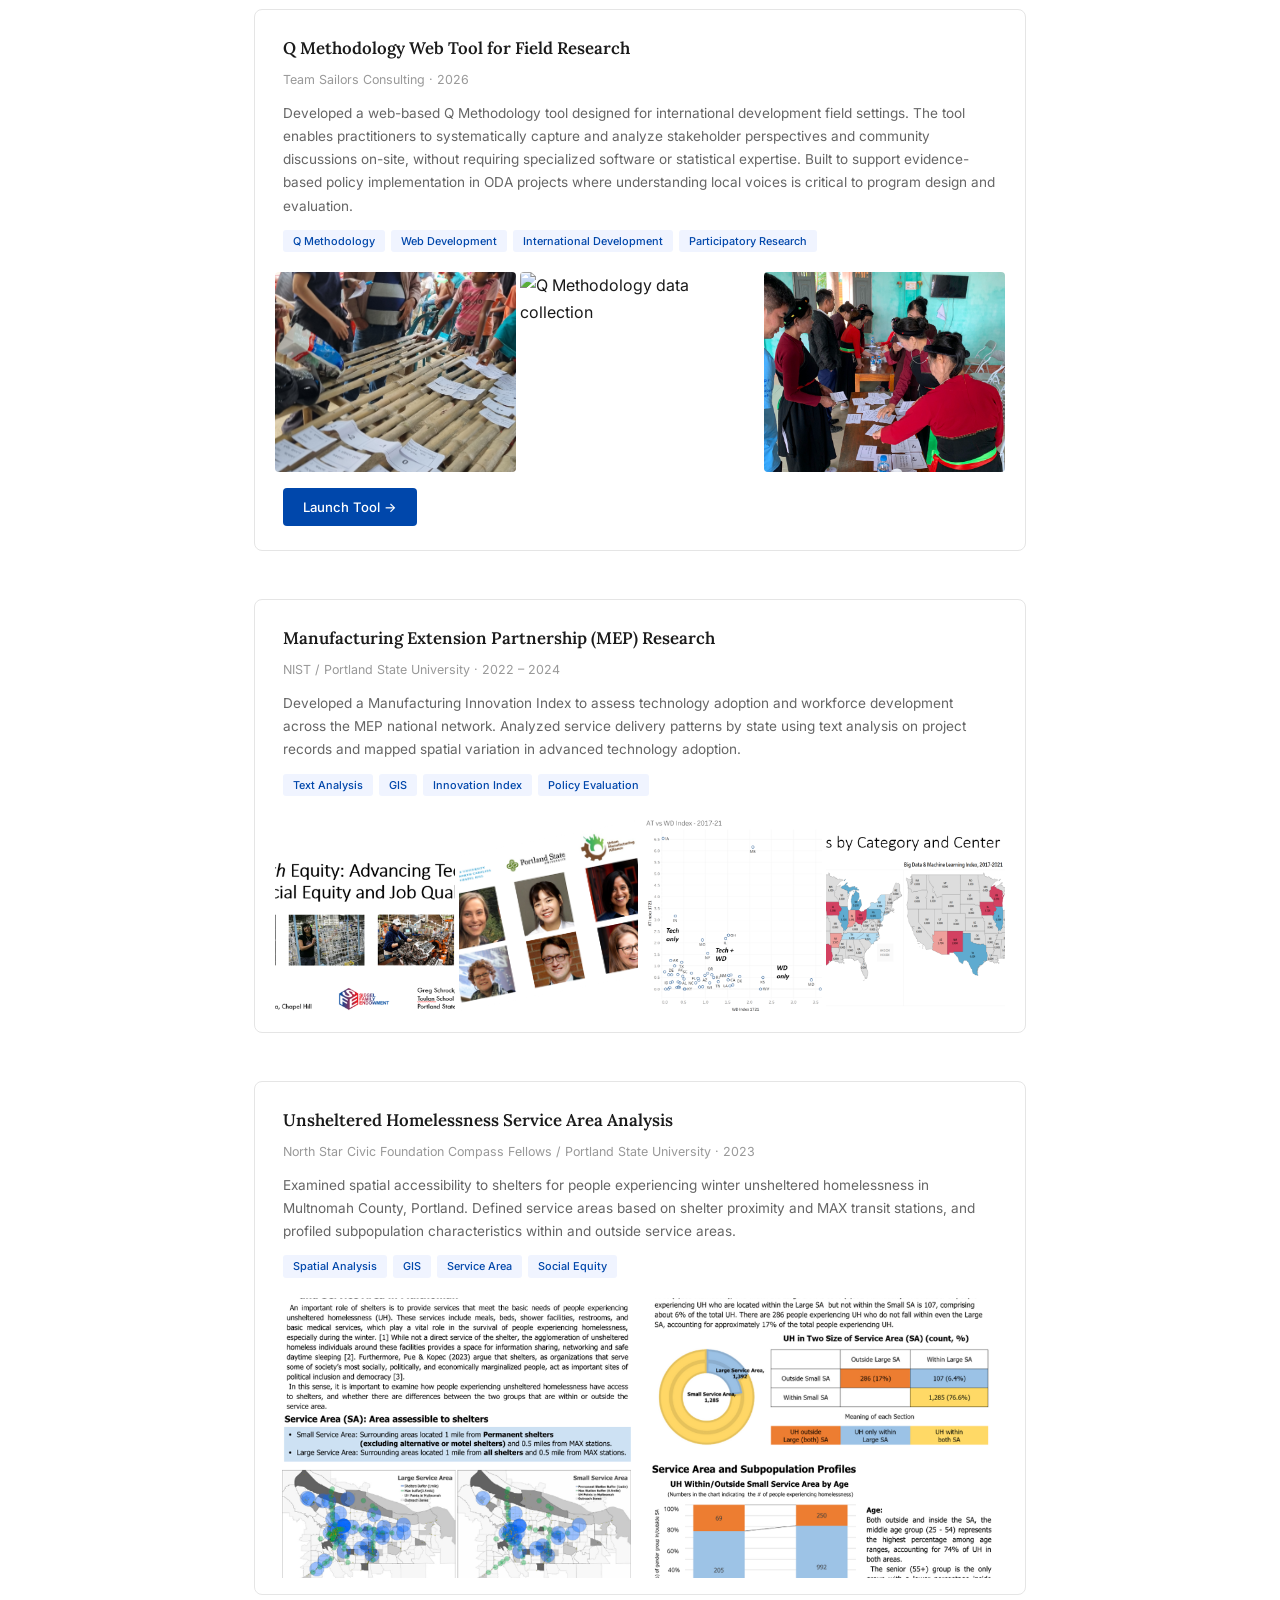
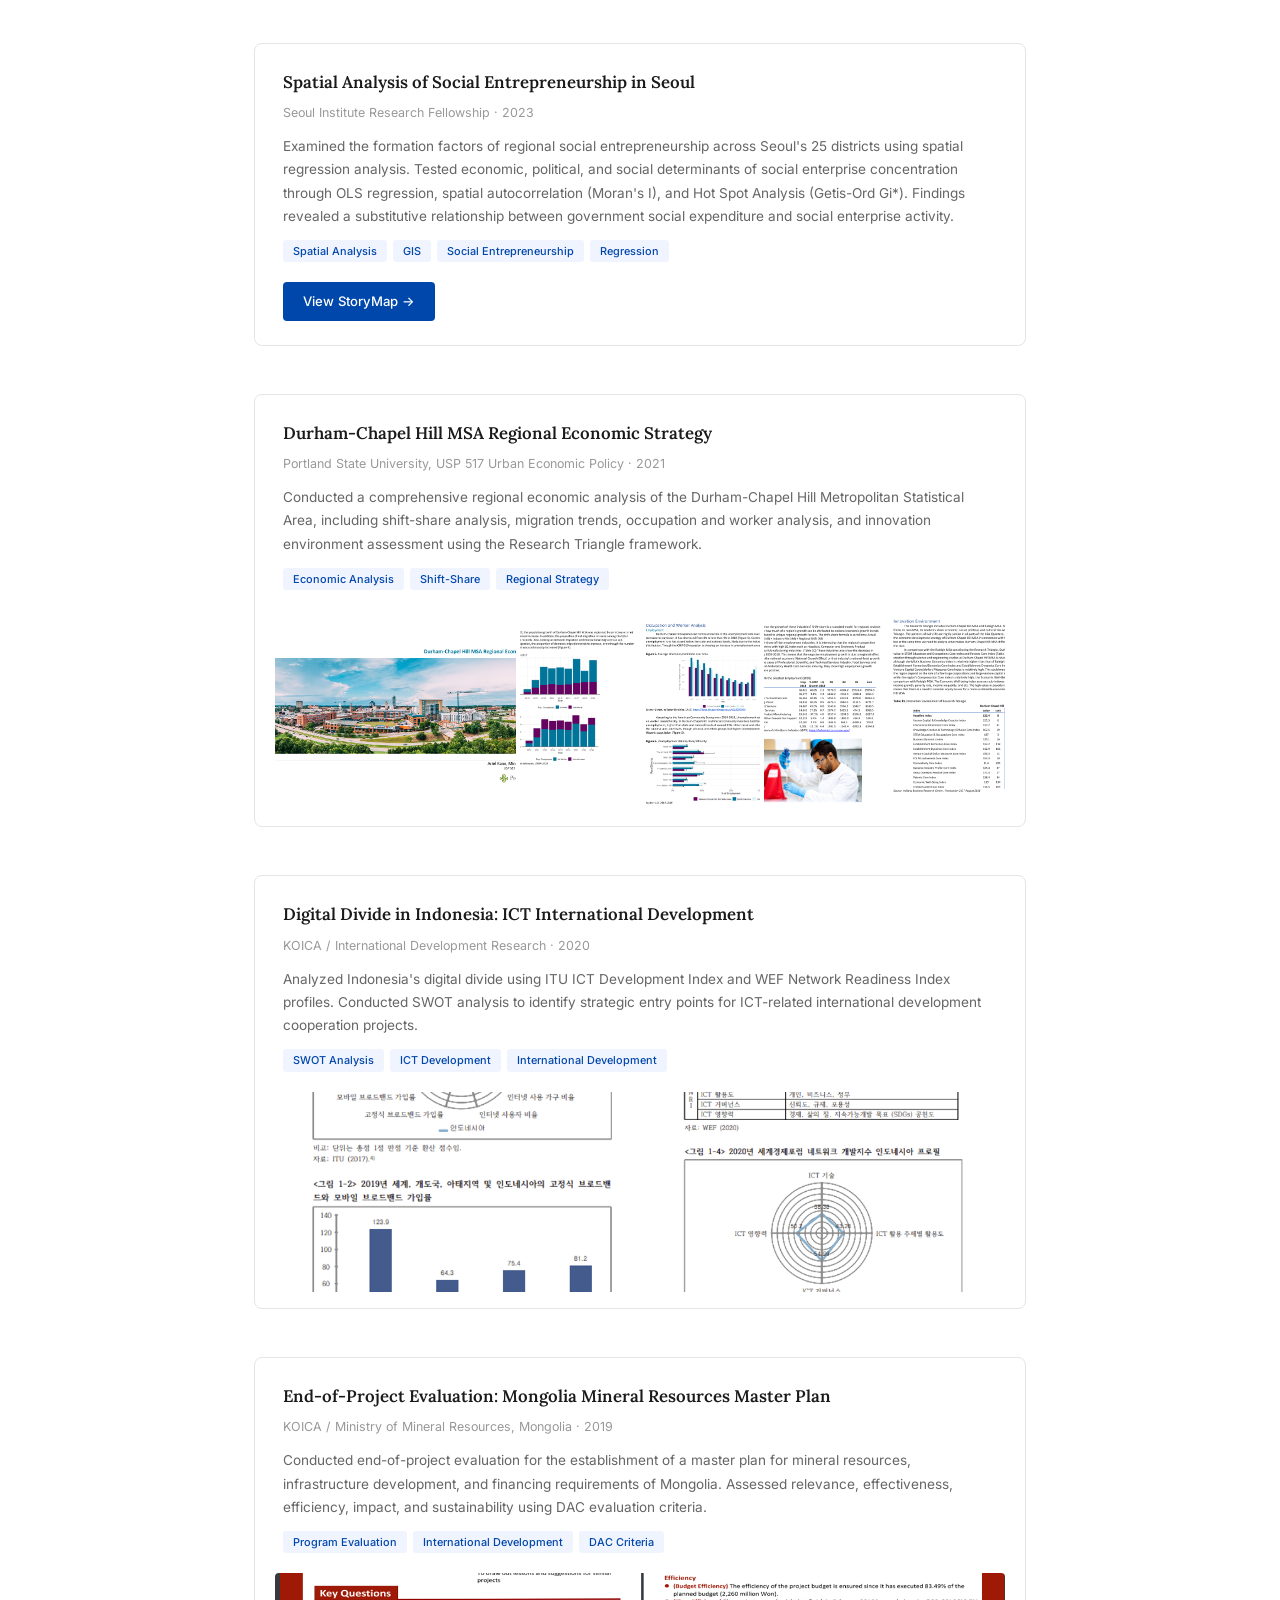
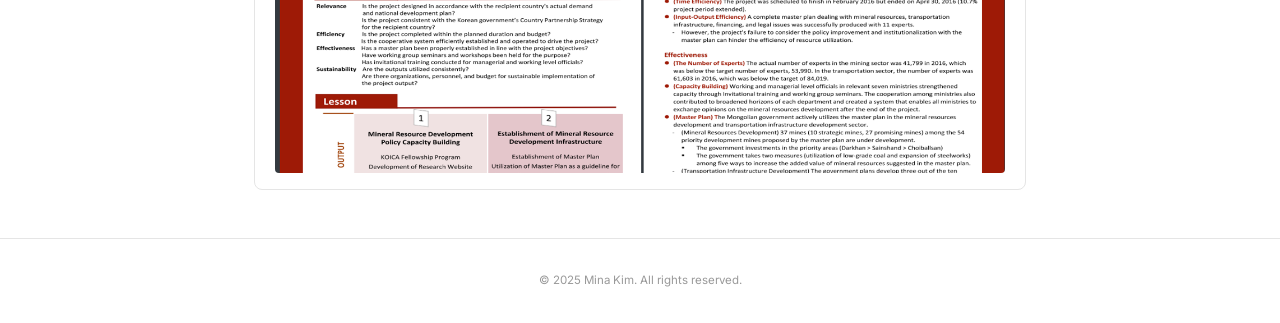
==== commit a4ed3430: "Update hero bio text and enlarge profile photo Co-Authored-By: Claude Opus 4.6 <noreply@anthropic.co" ====
--- a/index.html
+++ b/index.html
@@ -62,11 +62,11 @@
     /* ===== Hero / About ===== */
     .hero {
       padding: 80px 0 64px;
-      display: grid; grid-template-columns: 180px 1fr; gap: 48px;
+      display: grid; grid-template-columns: 220px 1fr; gap: 48px;
       align-items: start;
     }
     .hero-photo {
-      width: 180px; height: 240px; border-radius: 4px;
+      width: 220px; height: 290px; border-radius: 4px;
       background: var(--bg); border: 1px solid var(--border);
       display: flex; align-items: center; justify-content: center;
       overflow: hidden;
@@ -459,10 +459,10 @@
       Ph.D. in Urban Studies
     </div>
     <p class="hero-bio">
-      I study how institutional contexts shape the governance of regional innovation, with a focus on the relationship between state intervention, civic participation, and spatial inequality. My work spans regional innovation, collaborative governance, community economic development, and international development, drawing on social network analysis, GIS, and computational text analysis. My current research extends this agenda into the paradigm of platform urbanism, examining how digital civic infrastructure reshapes the conditions for democratic participation across different institutional settings.
+      I am an interdisciplinary scholar studying the governance of regional innovation, collaborative governance, community economic development, and international development. Using GIS and mixed methods, including social network analysis, Q methodology, and computational text analysis, I examine the relationship between institutional factors and governance networks. My current research focuses on platform urbanism, exploring how digital civic infrastructures reshape the conditions for democracy.
     </p>
     <div class="hero-links">
-      <a href="mailto:daryk1002@gmail.com">Email</a>
+      <a href="#" id="copy-email" onclick="navigator.clipboard.writeText('daryk1002@gmail.com');this.textContent='Copied!';setTimeout(()=>this.textContent='Email',1500);return false;">Email</a>
       <a href="#">CV (PDF)</a>
       <a href="https://www.linkedin.com/in/mina-kim-urbanphd" target="_blank">LinkedIn</a>
     </div>
@@ -725,7 +725,7 @@
     <div class="exp-item">
       <div class="exp-header">
         <span class="exp-role">Consultant</span>
-        <span class="exp-date">Sep 2025 – Present</span>
+        <span class="exp-date">Sep 2025 – Jan 2026</span>
       </div>
       <div class="exp-org">Seoul Metropolitan Government, Seoul, South Korea</div>
       <div class="exp-desc">Data analysis and interviews to support consulting on Seoul Metropolitan Government's e-government ODA strategies toward Asia.</div>
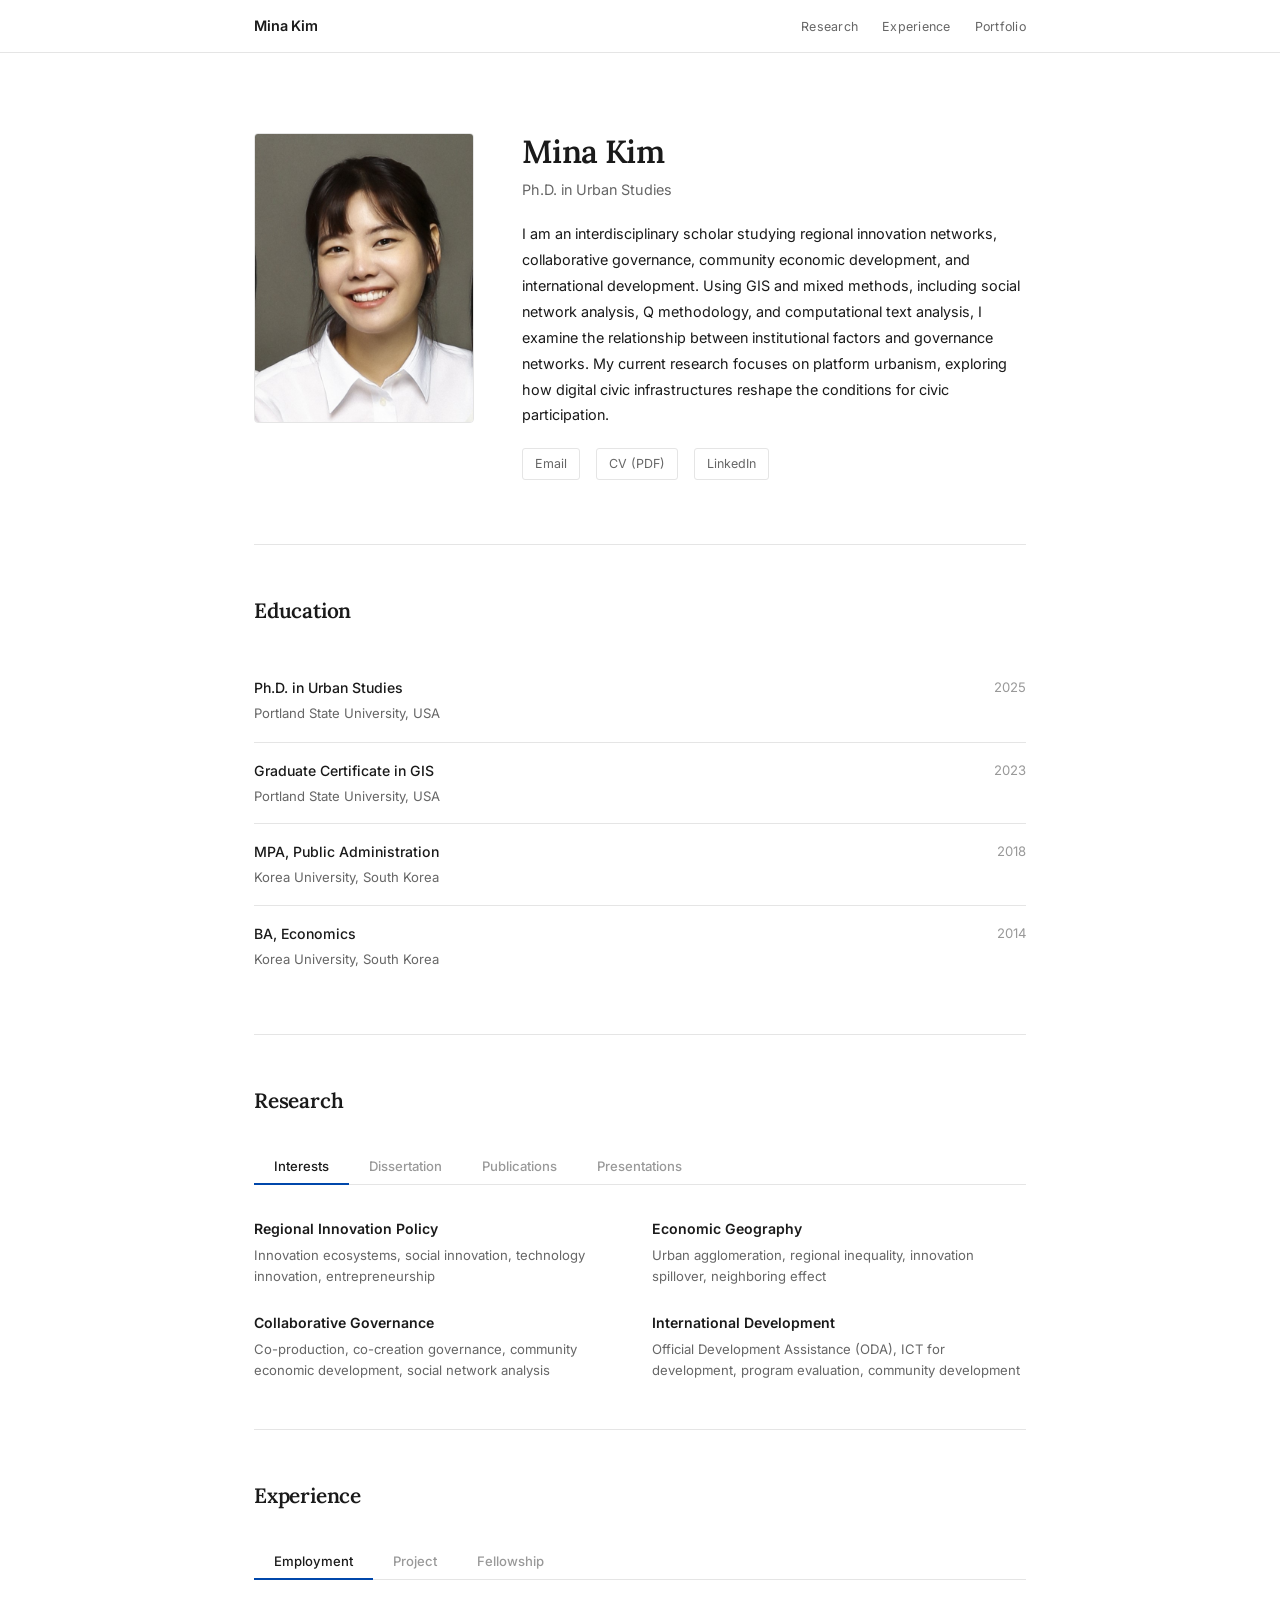
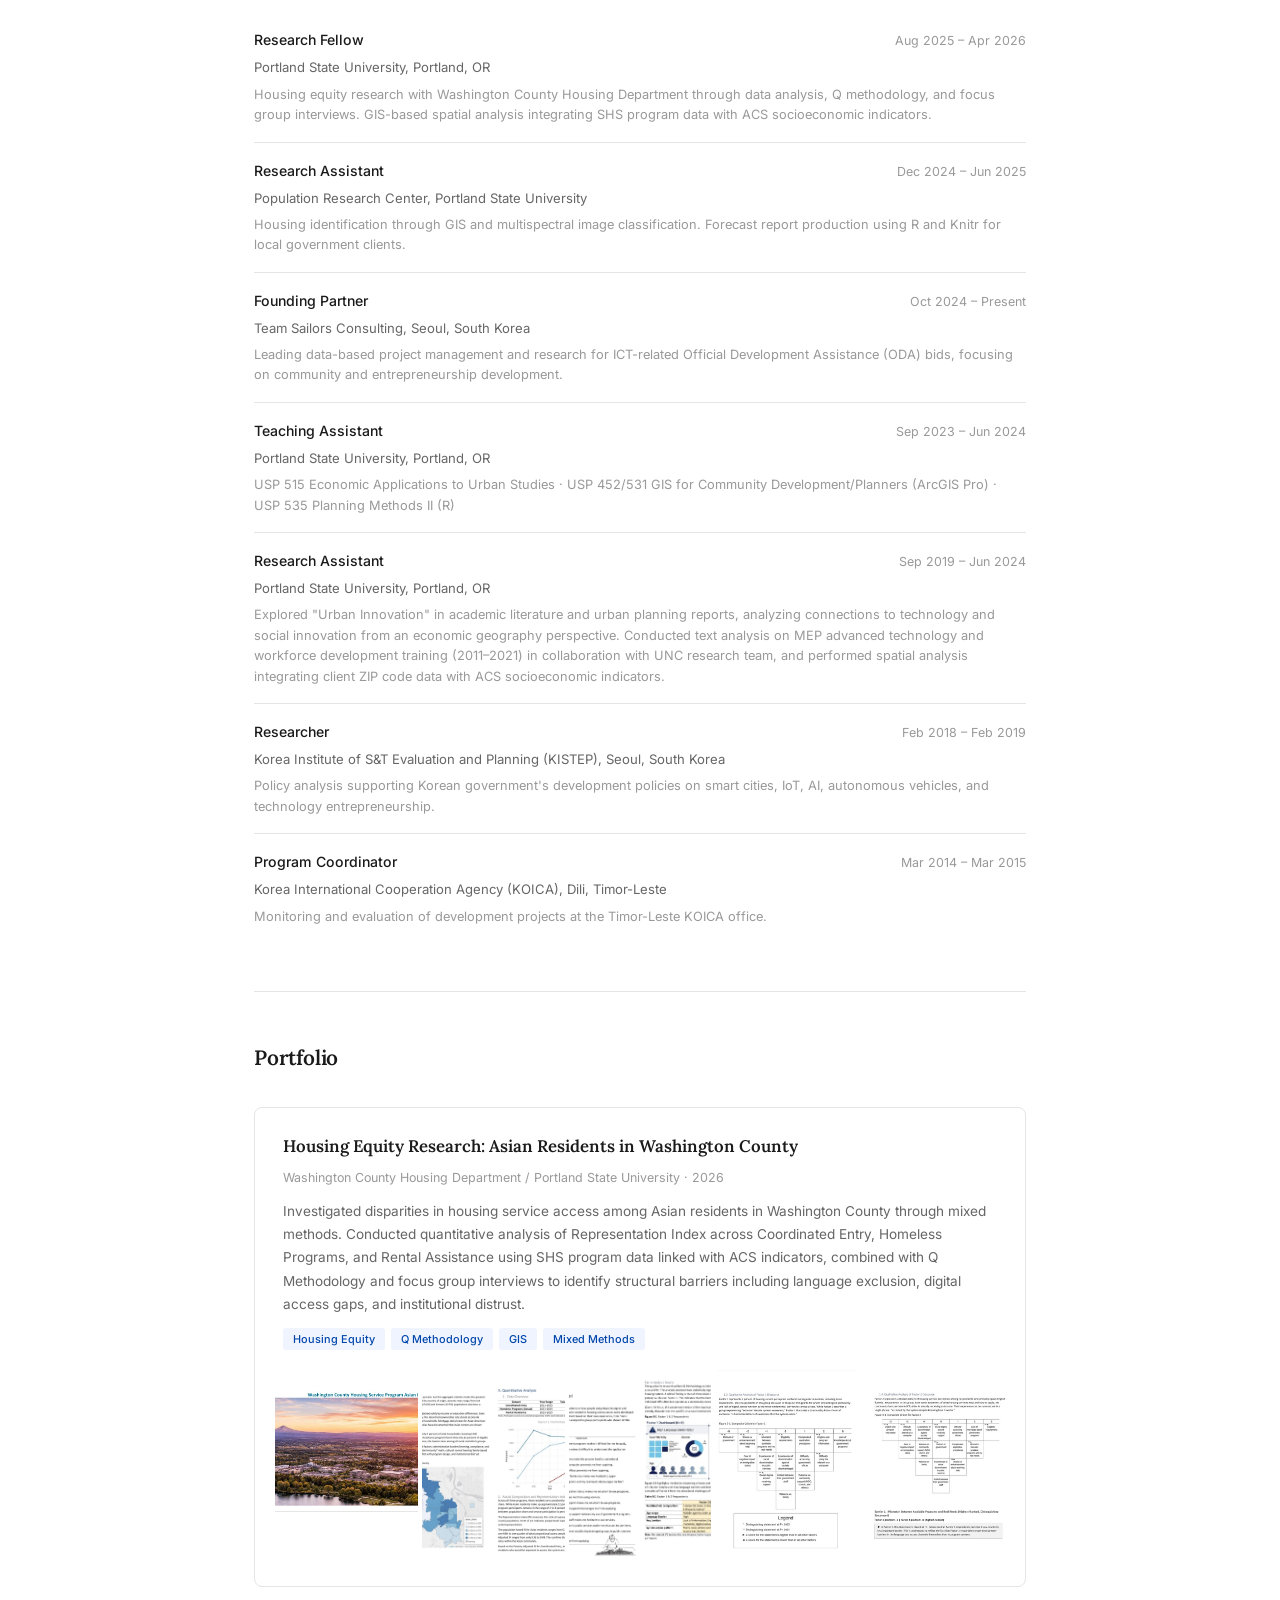
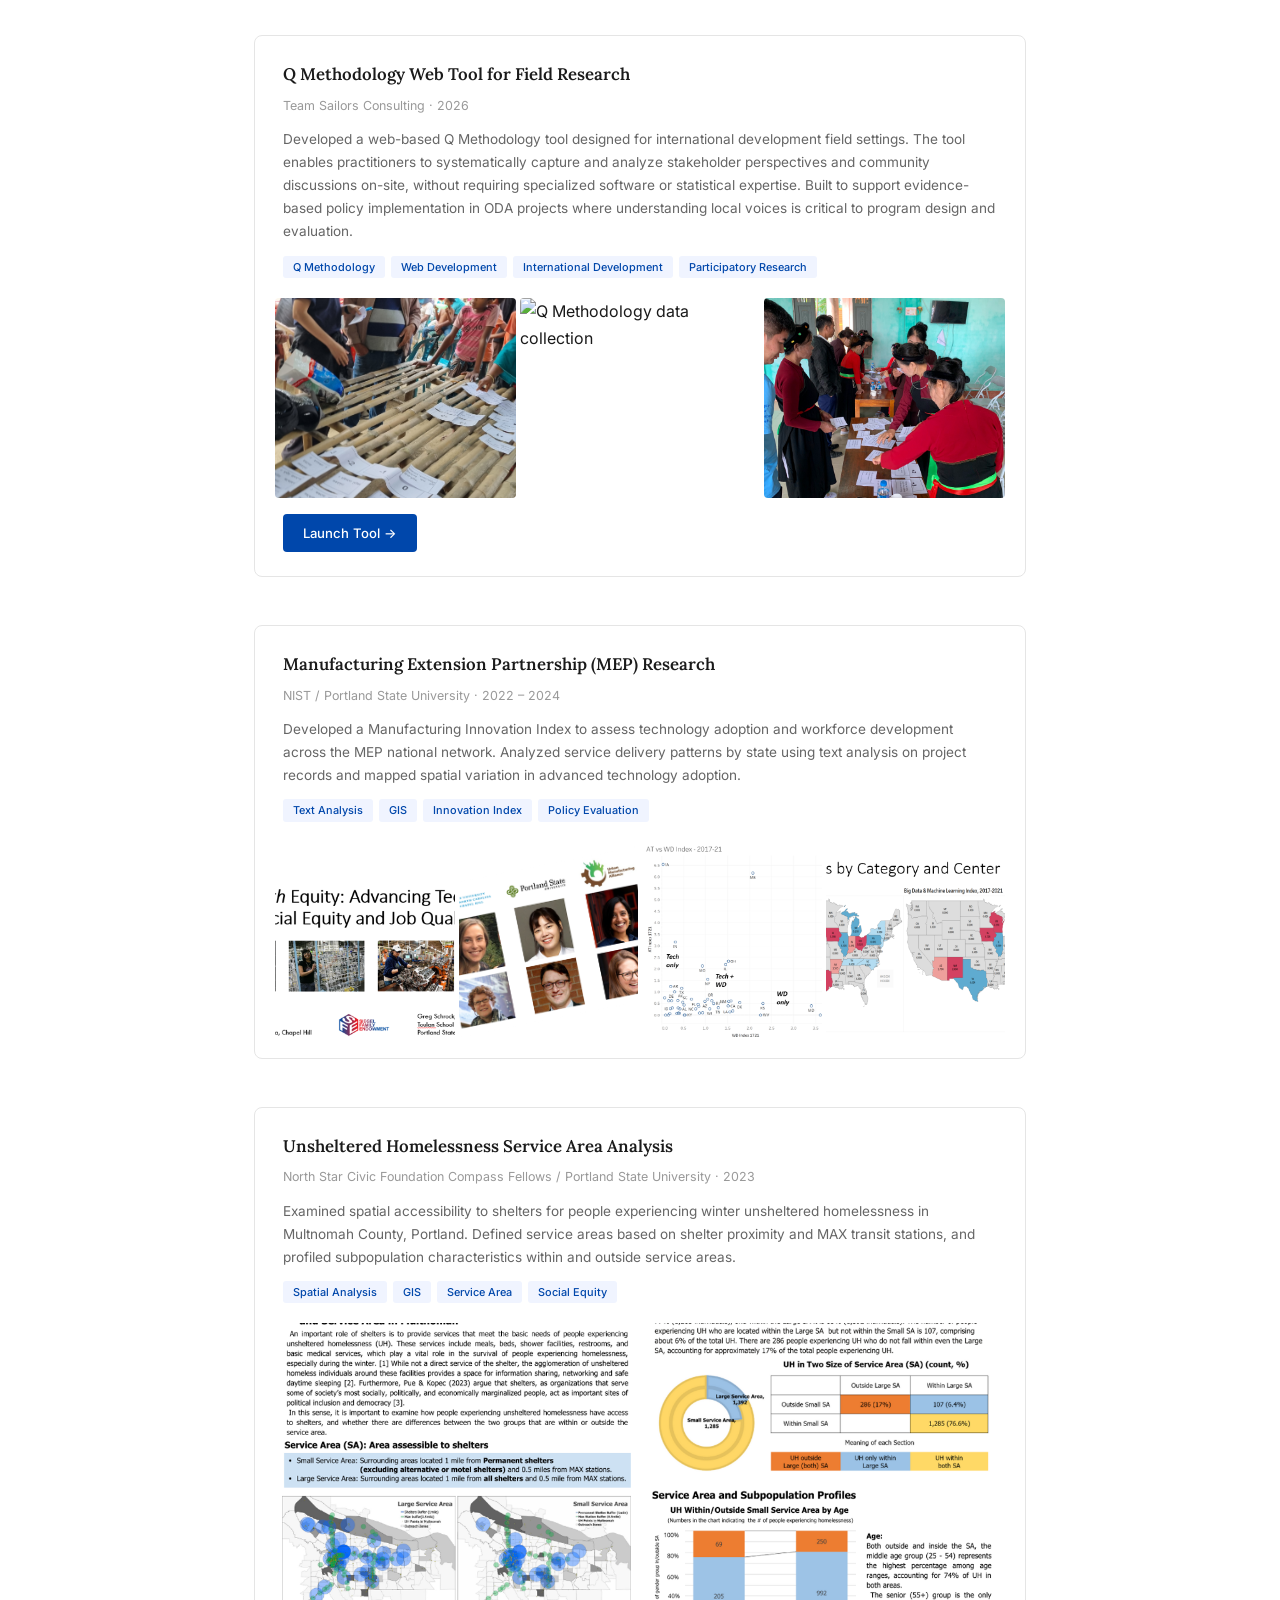
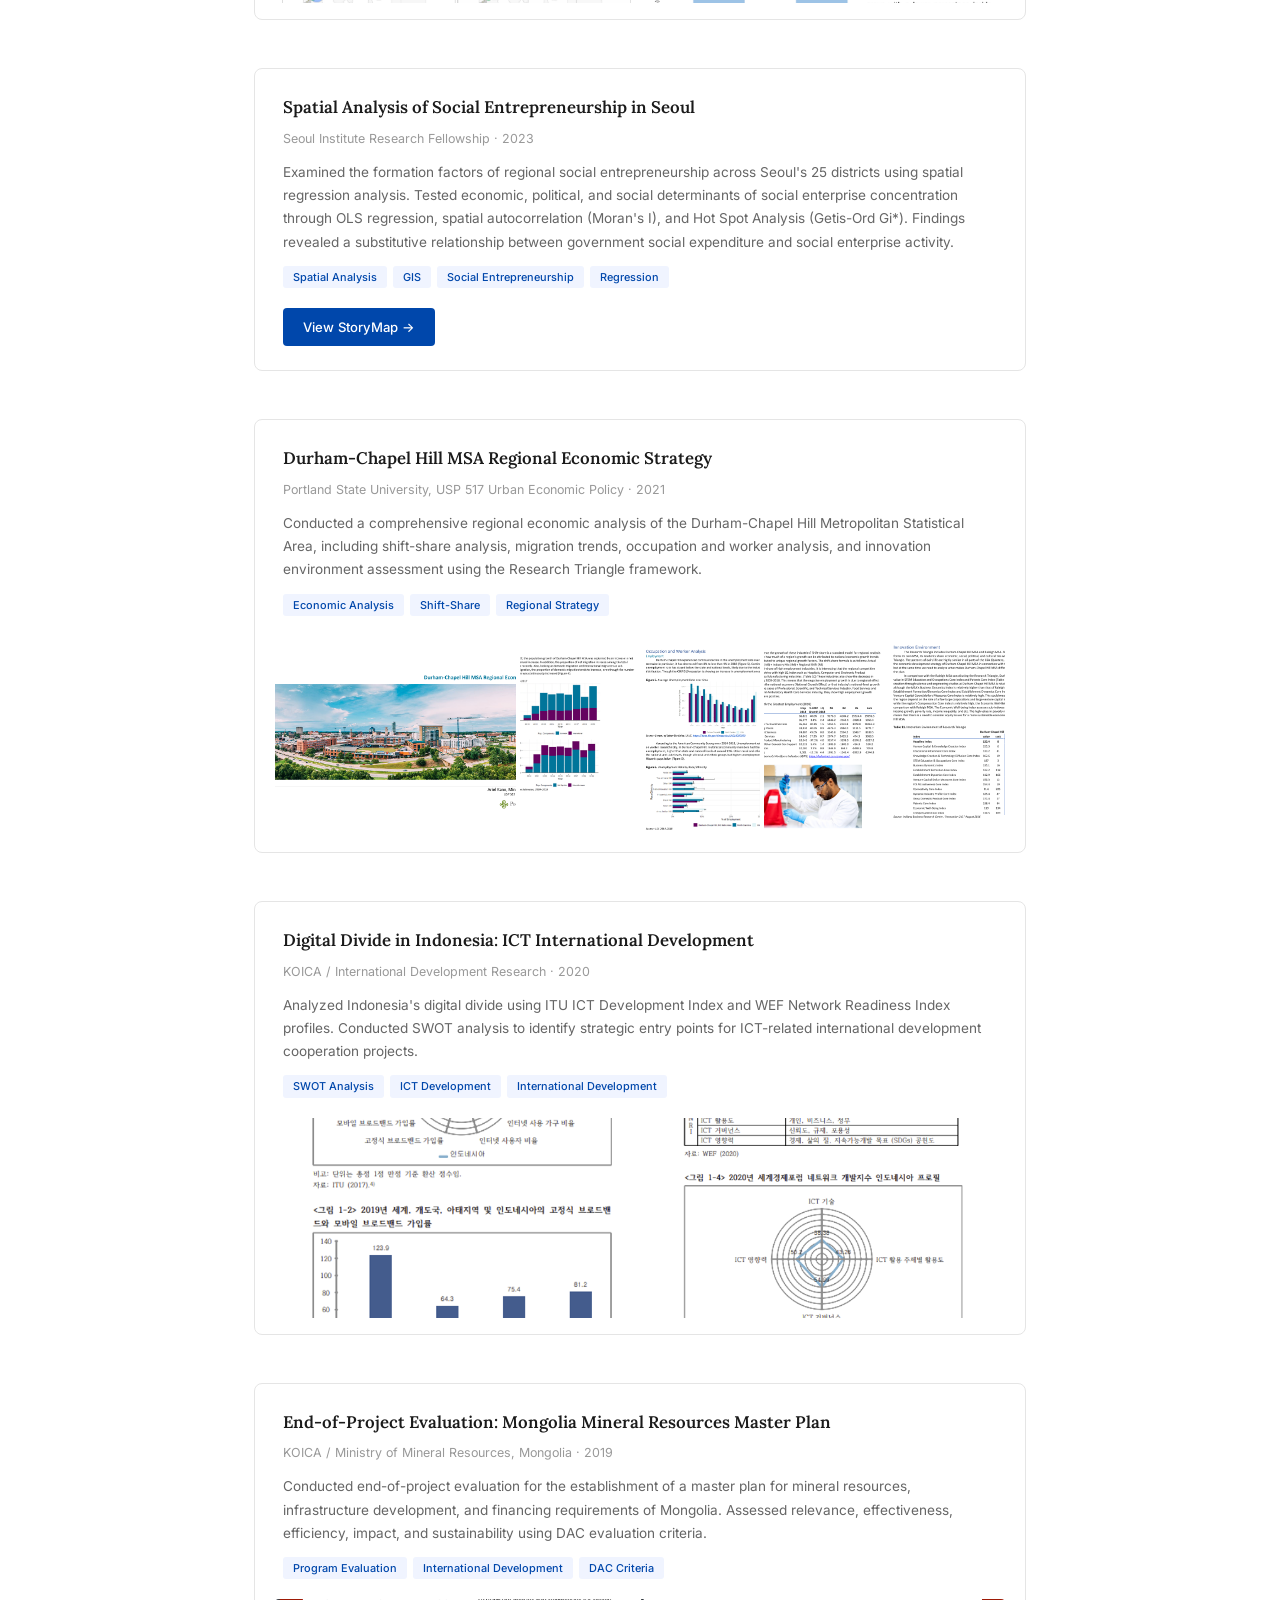
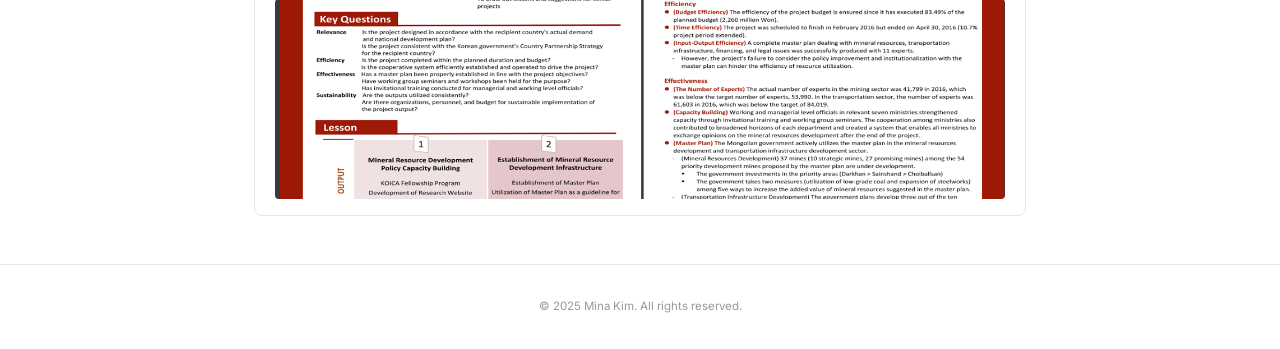
==== commit 7e4ea690: "Update hero bio wording: innovation networks, civic participation Co-Authored-By: Claude Opus 4.6 <n" ====
--- a/index.html
+++ b/index.html
@@ -459,7 +459,7 @@
       Ph.D. in Urban Studies
     </div>
     <p class="hero-bio">
-      I am an interdisciplinary scholar studying the governance of regional innovation, collaborative governance, community economic development, and international development. Using GIS and mixed methods, including social network analysis, Q methodology, and computational text analysis, I examine the relationship between institutional factors and governance networks. My current research focuses on platform urbanism, exploring how digital civic infrastructures reshape the conditions for democracy.
+      I am an interdisciplinary scholar studying regional innovation networks, collaborative governance, community economic development, and international development. Using GIS and mixed methods, including social network analysis, Q methodology, and computational text analysis, I examine the relationship between institutional factors and governance networks. My current research focuses on platform urbanism, exploring how digital civic infrastructures reshape the conditions for civic participation.
     </p>
     <div class="hero-links">
       <a href="#" id="copy-email" onclick="navigator.clipboard.writeText('daryk1002@gmail.com');this.textContent='Copied!';setTimeout(()=>this.textContent='Email',1500);return false;">Email</a>
